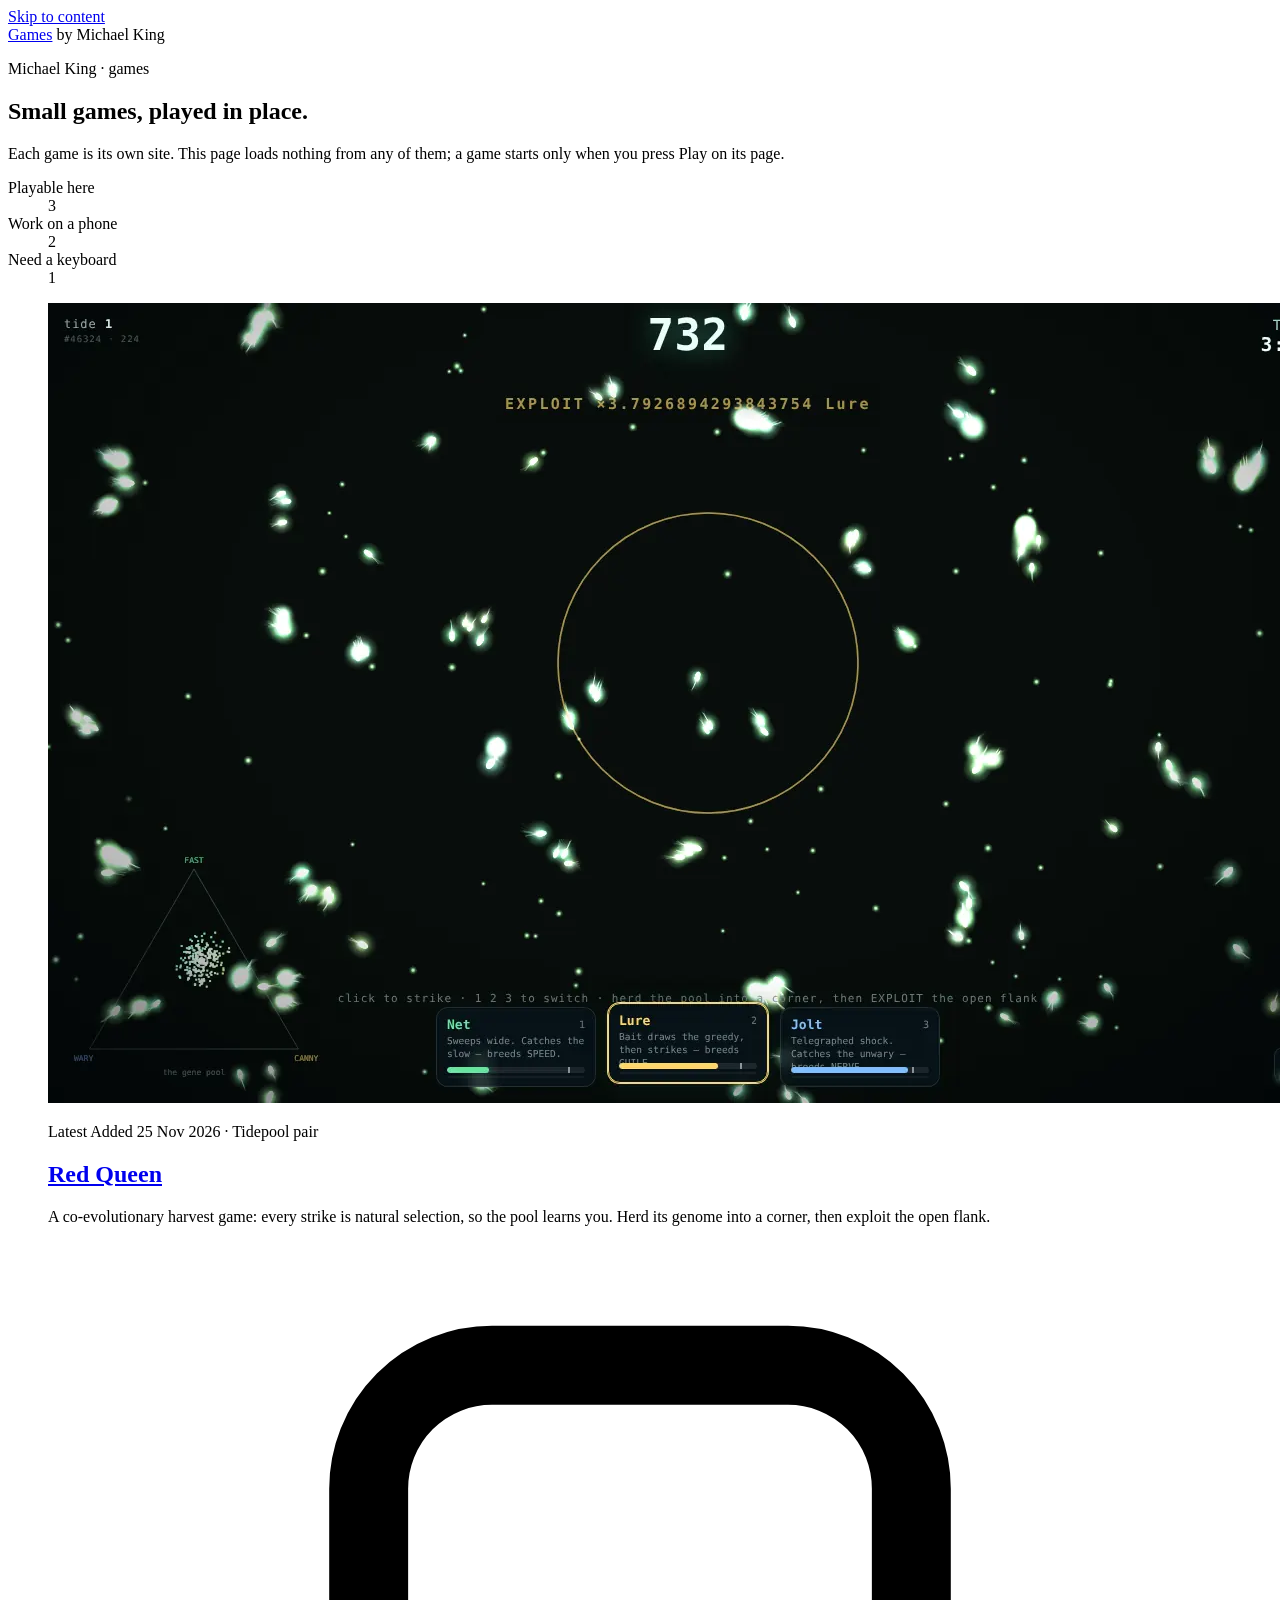
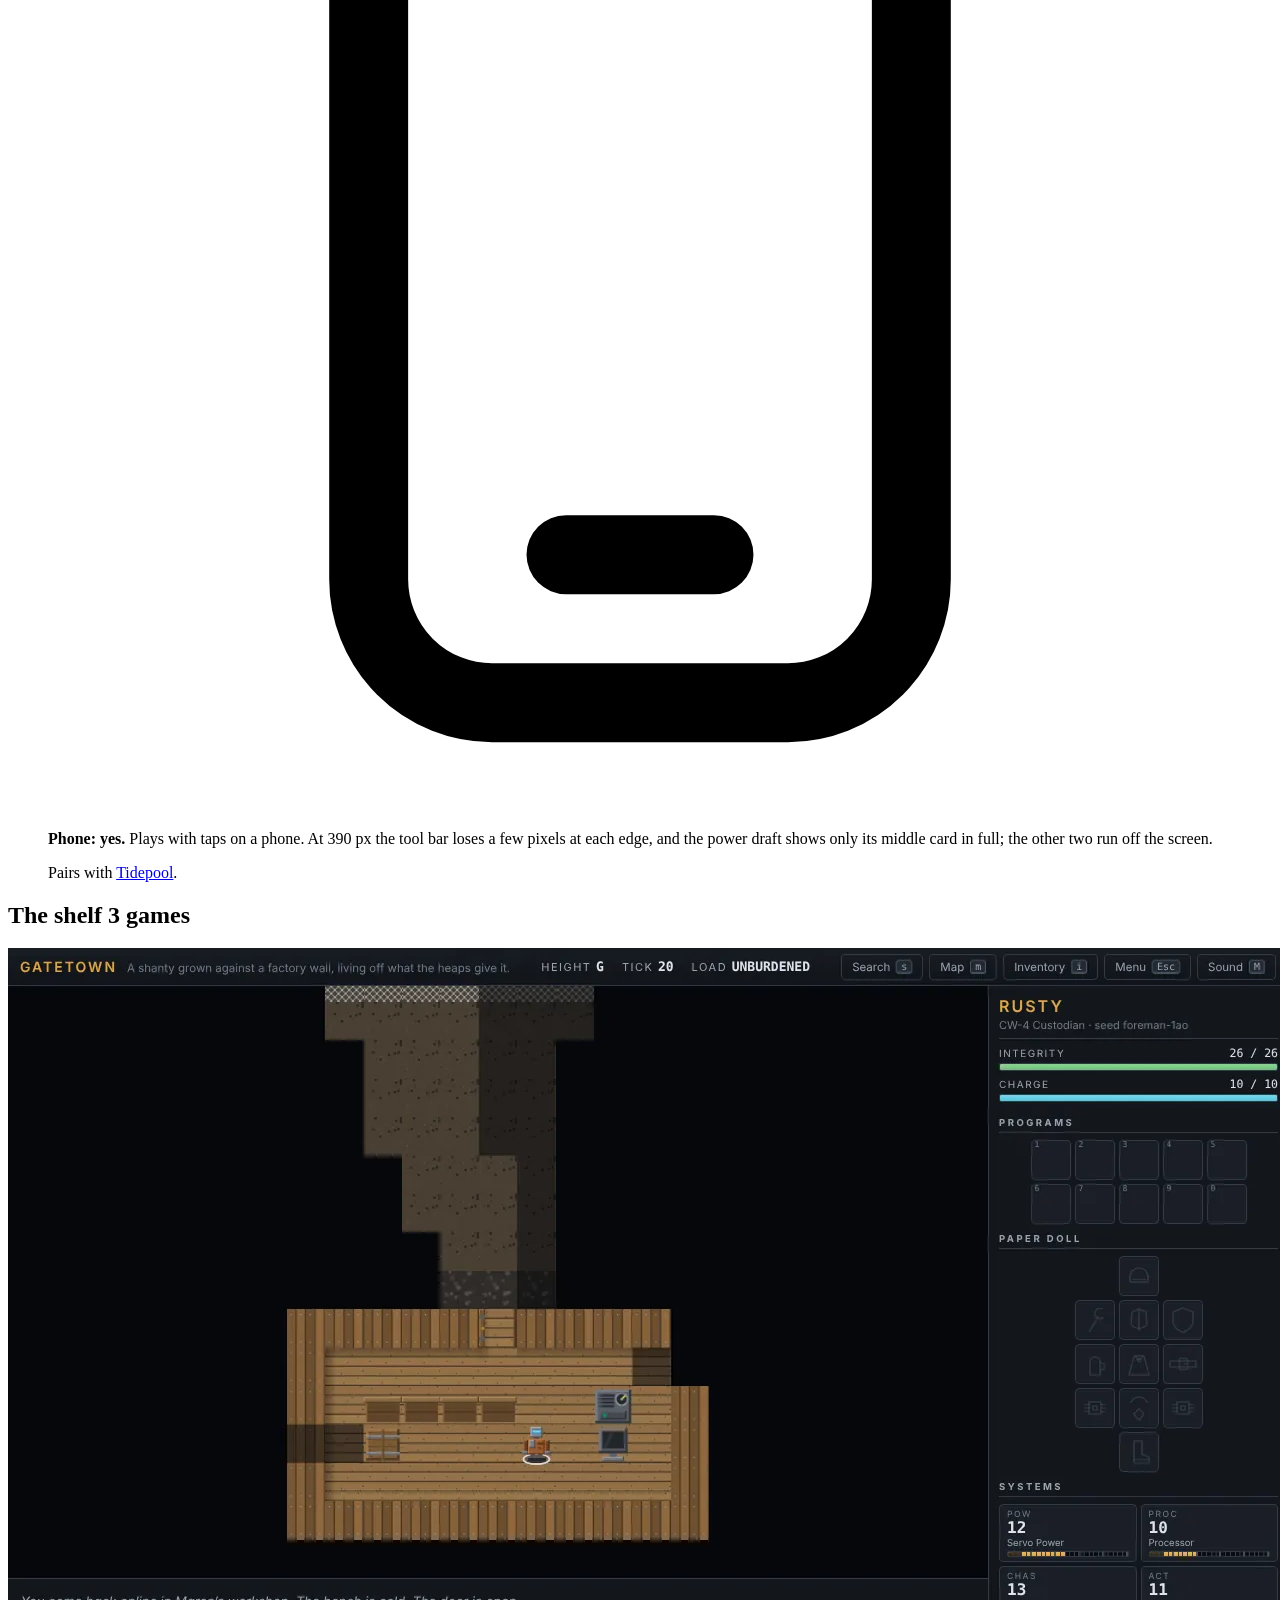
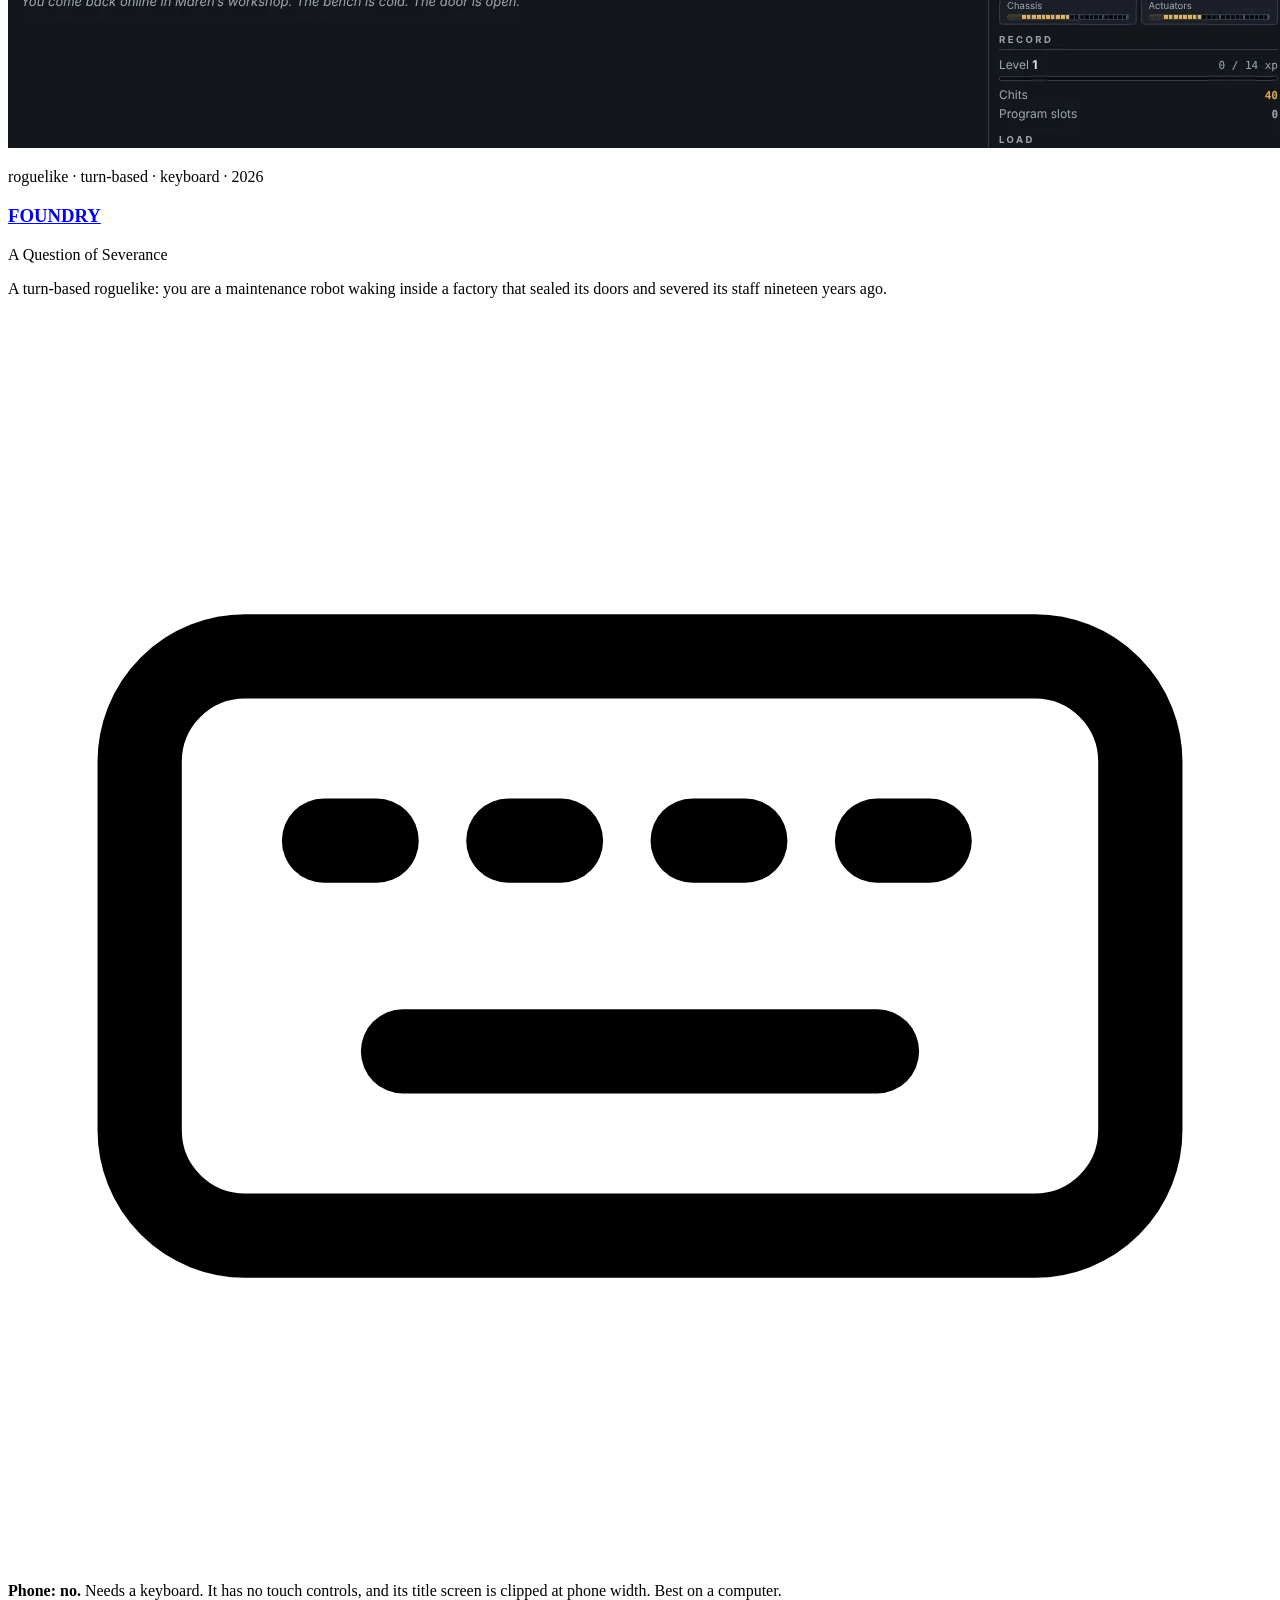
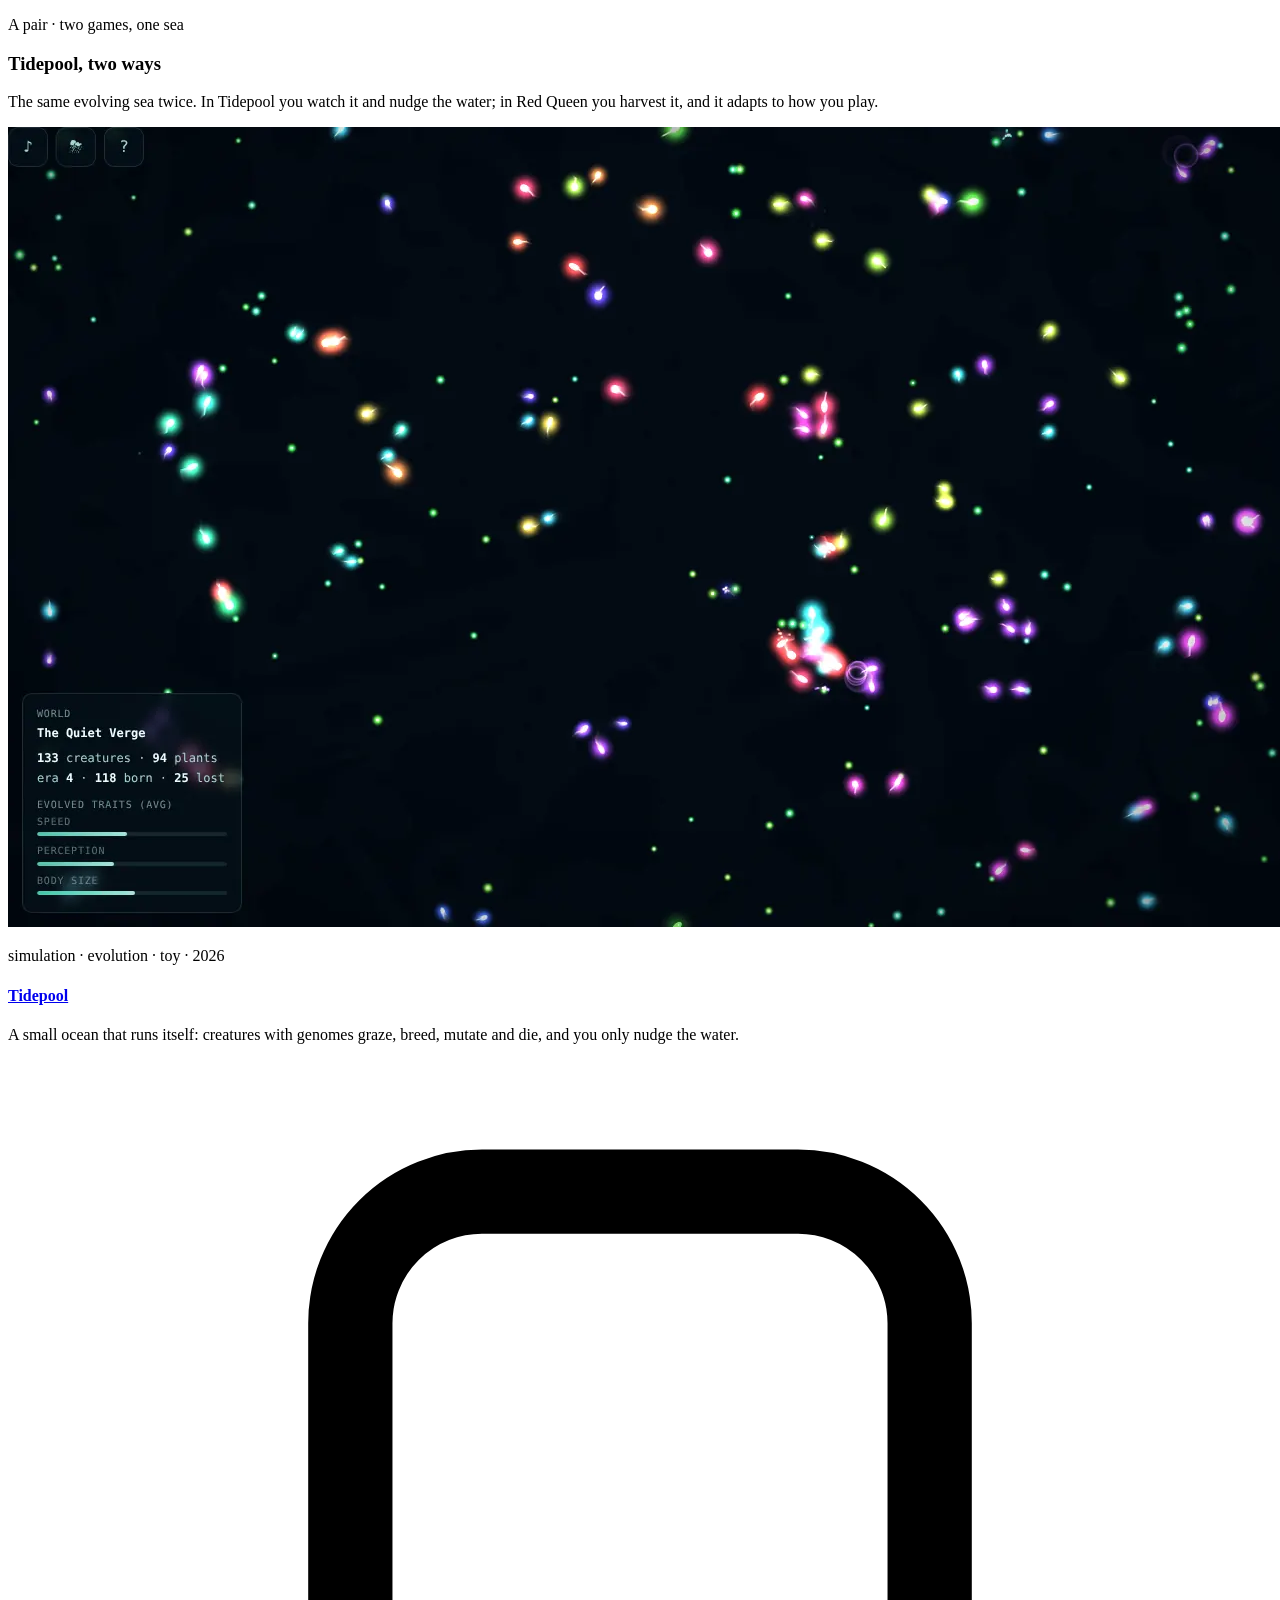
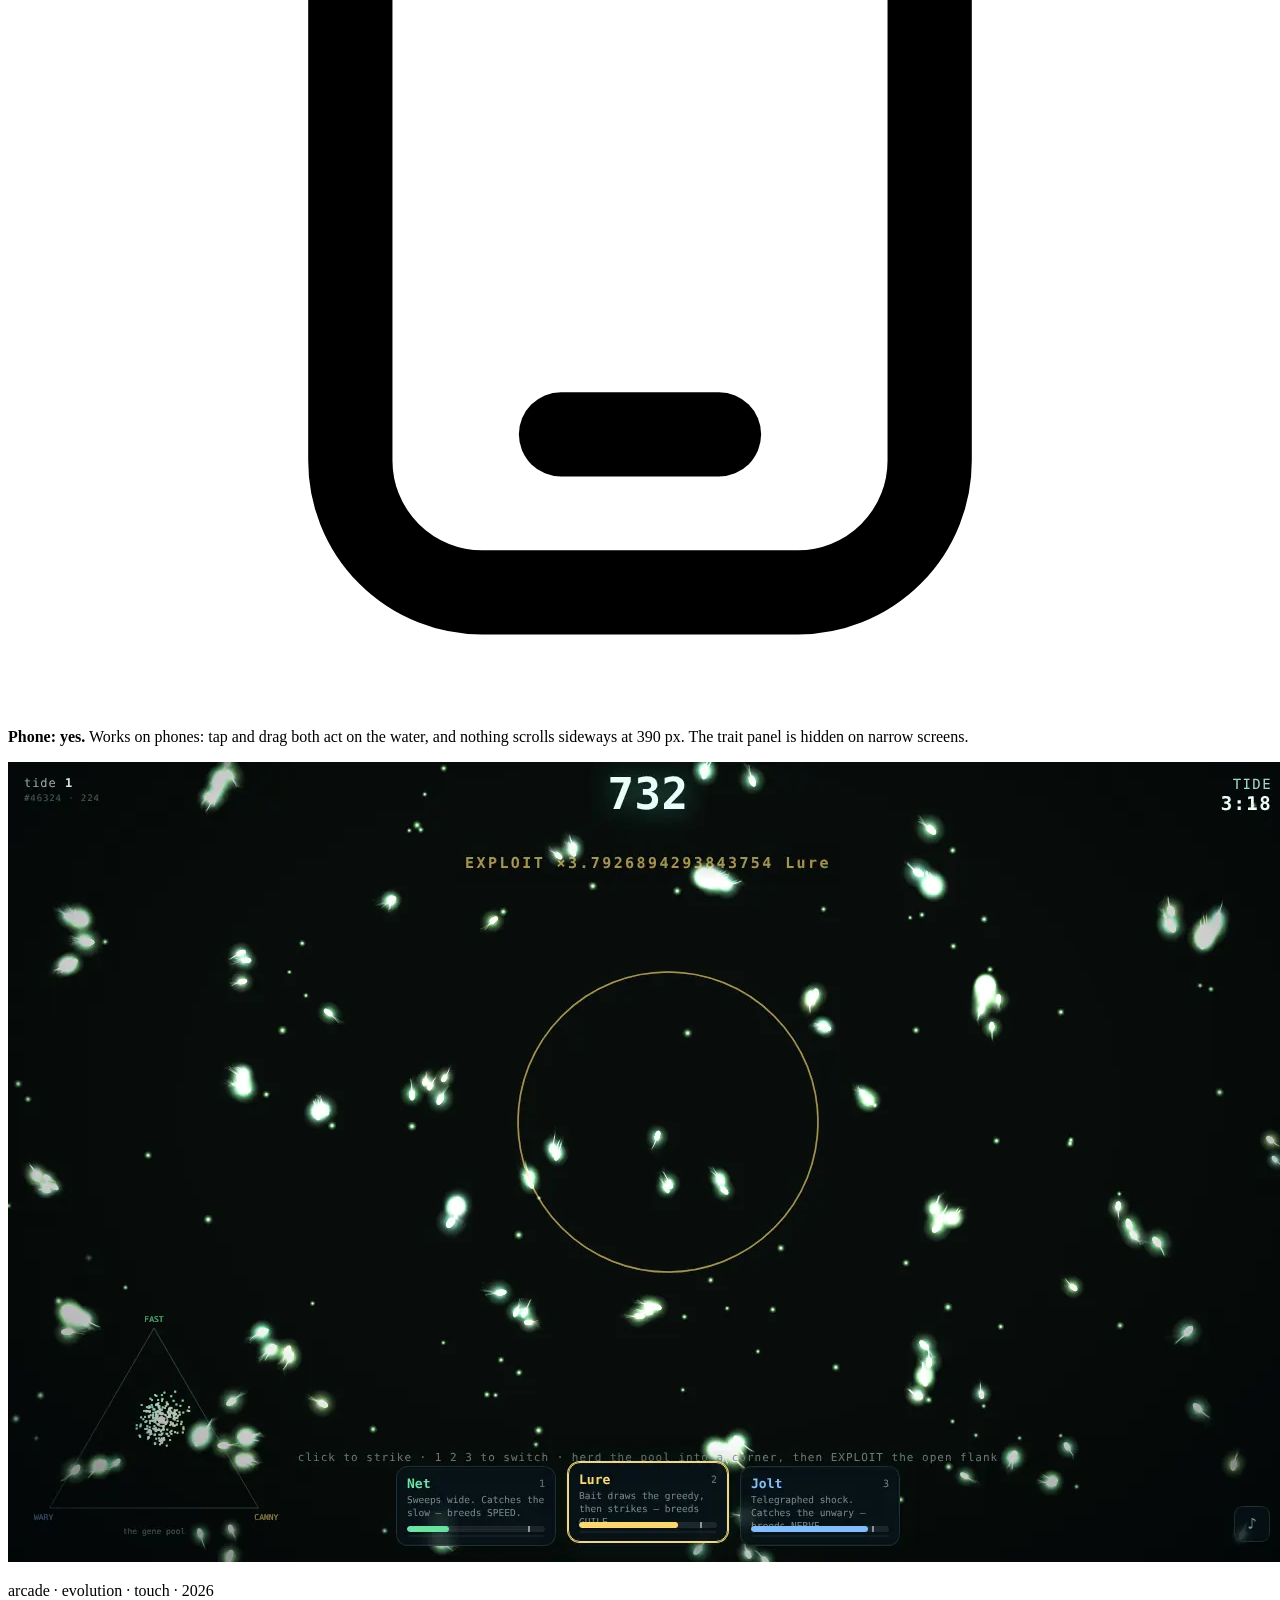
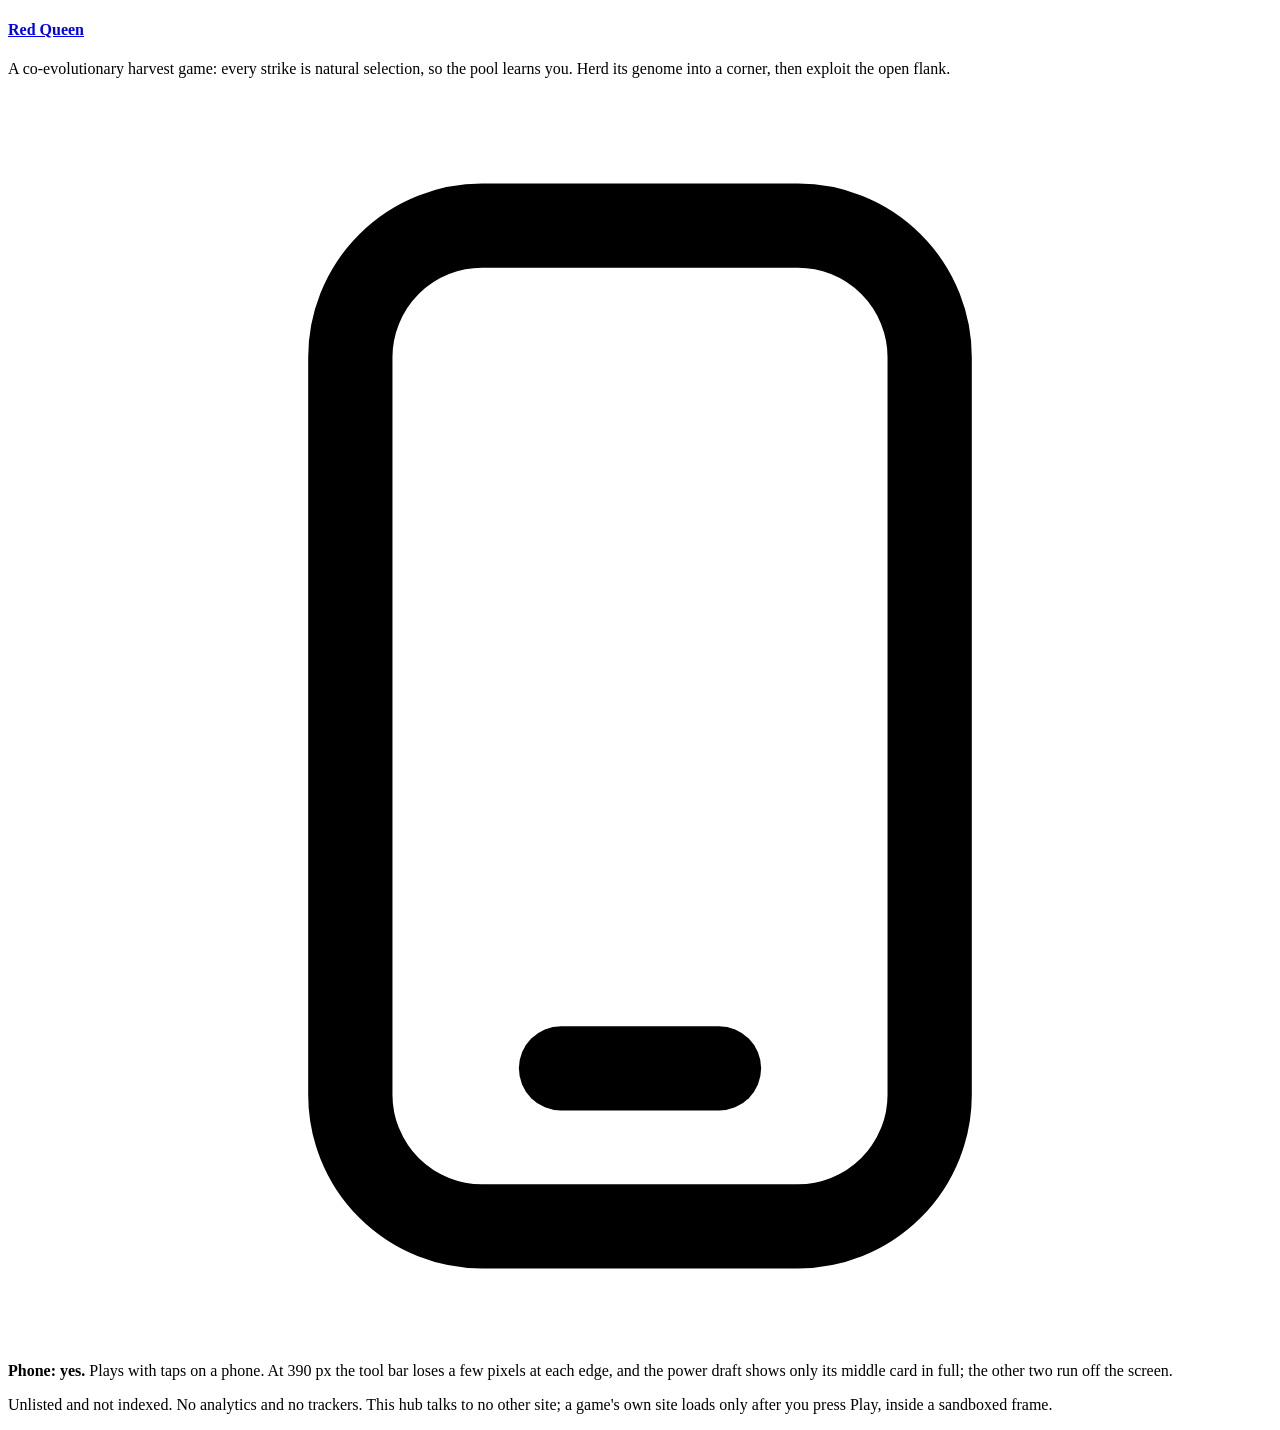
==== public/index.html @ db38a4b6 "Games hub: manifest-driven static site for games.michaelking.systems Three published games (FOUNDRY," ====
<!doctype html>
<html lang="en">
<head>
<meta charset="utf-8">
<meta name="viewport" content="width=device-width, initial-scale=1">
<meta name="robots" content="noindex, nofollow">
<meta name="referrer" content="no-referrer">
<meta name="color-scheme" content="light dark">
<title>Games · Michael King</title>
<meta name="description" content="Small games by Michael King, played in place.">
<link rel="icon" href="/icon.svg" type="image/svg+xml">
<link rel="preload" href="/fonts/big-shoulders-display-800.woff2" as="font" type="font/woff2" crossorigin>
<link rel="preload" href="/fonts/atkinson-hyperlegible-next-var.woff2" as="font" type="font/woff2" crossorigin>
<link rel="stylesheet" href="/style.css">
</head>
<body class="p-home">
<a class="skip" href="#main">Skip to content</a>
<header class="mast">
  <a class="brand" href="/" aria-current="page"><span class="brand-led" aria-hidden="true"></span><span class="brand-word">Games</span></a>
  <span class="mast-by">by Michael King</span>
  
</header>
<main id="main" class="home">
<section class="hero" aria-labelledby="hero-h">
  <div class="hero-copy">
    <p class="kicker">Michael King · games</p>
    <h1 class="hero-title" id="hero-h">Small games, played in place.</h1>
    <p class="hero-dek">Each game is its own site. This page loads nothing from any of them; a game starts only when you press Play on its page.</p>
    <dl class="tally">
      <div><dt>Playable here</dt><dd>3</dd></div>
      <div><dt>Work on a phone</dt><dd>2</dd></div>
      <div><dt>Need a keyboard</dt><dd>1</dd></div>
    </dl>
  </div>
  <figure class="feature g-red-queen">
    <a class="feature-set" href="/red-queen/" aria-label="Red Queen"><div class="bezel"><div class="screen"><img class="" src="/shots/red-queen.webp" width="1280" height="800" alt="Red Queen in play: a pale sea of creatures around the Lure's gold strike ring, score 732 at the top, the gene-pool triangle at bottom left and the Net, Lure and Jolt cards along the bottom." fetchpriority="high" decoding="async"></div><span class="led" aria-hidden="true"></span></div></a>
    <figcaption class="feature-cap">
      <p class="feature-kicker"><span class="tag-latest">Latest</span> Added 25 Nov 2026 · Tidepool pair</p>
      <h2 class="feature-title"><a href="/red-queen/">Red Queen</a></h2>
      <p class="feature-line">A co-evolutionary harvest game: every strike is natural selection, so the pool learns you. Herd its genome into a corner, then exploit the open flank.</p>
      <p class="phone phone-yes"><svg class="ico" viewBox="0 0 24 24" aria-hidden="true" focusable="false"><rect x="6.5" y="2.5" width="11" height="19" rx="2.5" fill="none" stroke="currentColor" stroke-width="1.6"/><path d="M10.5 18.5h3" stroke="currentColor" stroke-width="1.6" stroke-linecap="round"/></svg><span><b>Phone: yes.</b> Plays with taps on a phone. At 390 px the tool bar loses a few pixels at each edge, and the power draft shows only its middle card in full; the other two run off the screen.</span></p>
      <p class="feature-kin">Pairs with <a href="/tidepool/">Tidepool</a>.</p>
    </figcaption>
  </figure>
</section>
<section class="shelf" aria-labelledby="shelf-h">
  <h2 class="sec-h" id="shelf-h">The shelf <span class="sec-count">3 games</span></h2>
<article class="cart g-foundry-severance cart-wide">
  <div class="bezel"><div class="screen"><img class="" src="/shots/foundry-severance.webp" width="1280" height="800" alt="FOUNDRY in play: a robot standing in a wooden workshop in Gatetown, with integrity, charge and systems panels on the right." loading="lazy" decoding="async"></div><span class="led" aria-hidden="true"></span></div>
  <div class="plate">
    <p class="cart-meta">roguelike · turn-based · keyboard · 2026</p>
    <h3 class="cart-title"><a href="/foundry-severance/">FOUNDRY</a></h3>
    <p class="cart-sub">A Question of Severance</p>
    <p class="cart-line">A turn-based roguelike: you are a maintenance robot waking inside a factory that sealed its doors and severed its staff nineteen years ago.</p>
    <p class="phone phone-no"><svg class="ico" viewBox="0 0 24 24" aria-hidden="true" focusable="false"><rect x="2.5" y="6.5" width="19" height="11" rx="2" fill="none" stroke="currentColor" stroke-width="1.6"/><path d="M6 10h1M9.5 10h1M13 10h1M16.5 10h1M7.5 14h9" stroke="currentColor" stroke-width="1.6" stroke-linecap="round"/></svg><span><b>Phone: no.</b> Needs a keyboard. It has no touch controls, and its title screen is clipped at phone width. Best on a computer.</span></p>
  </div>
</article>
<section class="family" aria-labelledby="fam-tidepool">
  <header class="family-head">
    <p class="family-kicker">A pair · two games, one sea</p>
    <h3 class="family-title" id="fam-tidepool">Tidepool, two ways</h3>
    <p class="family-line">The same evolving sea twice. In Tidepool you watch it and nudge the water; in Red Queen you harvest it, and it adapts to how you play.</p>
  </header>
  <div class="pair">
<article class="cart g-tidepool">
  <div class="bezel"><div class="screen"><img class="" src="/shots/tidepool.webp" width="1280" height="800" alt="Tidepool running: glowing creatures in many colours drifting among green plants on a dark sea, with the stats panel for The Quiet Basin at bottom left." loading="lazy" decoding="async"></div><span class="led" aria-hidden="true"></span></div>
  <div class="plate">
    <p class="cart-meta">simulation · evolution · toy · 2026</p>
    <h4 class="cart-title"><a href="/tidepool/">Tidepool</a></h4>
    
    <p class="cart-line">A small ocean that runs itself: creatures with genomes graze, breed, mutate and die, and you only nudge the water.</p>
    <p class="phone phone-yes"><svg class="ico" viewBox="0 0 24 24" aria-hidden="true" focusable="false"><rect x="6.5" y="2.5" width="11" height="19" rx="2.5" fill="none" stroke="currentColor" stroke-width="1.6"/><path d="M10.5 18.5h3" stroke="currentColor" stroke-width="1.6" stroke-linecap="round"/></svg><span><b>Phone: yes.</b> Works on phones: tap and drag both act on the water, and nothing scrolls sideways at 390 px. The trait panel is hidden on narrow screens.</span></p>
  </div>
</article>
<article class="cart g-red-queen">
  <div class="bezel"><div class="screen"><img class="" src="/shots/red-queen.webp" width="1280" height="800" alt="Red Queen in play: a pale sea of creatures around the Lure's gold strike ring, score 732 at the top, the gene-pool triangle at bottom left and the Net, Lure and Jolt cards along the bottom." loading="lazy" decoding="async"></div><span class="led" aria-hidden="true"></span></div>
  <div class="plate">
    <p class="cart-meta">arcade · evolution · touch · 2026</p>
    <h4 class="cart-title"><a href="/red-queen/">Red Queen</a></h4>
    
    <p class="cart-line">A co-evolutionary harvest game: every strike is natural selection, so the pool learns you. Herd its genome into a corner, then exploit the open flank.</p>
    <p class="phone phone-yes"><svg class="ico" viewBox="0 0 24 24" aria-hidden="true" focusable="false"><rect x="6.5" y="2.5" width="11" height="19" rx="2.5" fill="none" stroke="currentColor" stroke-width="1.6"/><path d="M10.5 18.5h3" stroke="currentColor" stroke-width="1.6" stroke-linecap="round"/></svg><span><b>Phone: yes.</b> Plays with taps on a phone. At 390 px the tool bar loses a few pixels at each edge, and the power draft shows only its middle card in full; the other two run off the screen.</span></p>
  </div>
</article>
  </div>
</section>
</section>
</main>
<footer class="foot">
  <p>Unlisted and not indexed. No analytics and no trackers. This hub talks to no other site; a game's own site loads only after you press Play, inside a sandboxed frame.</p>
</footer>
</body>
</html>
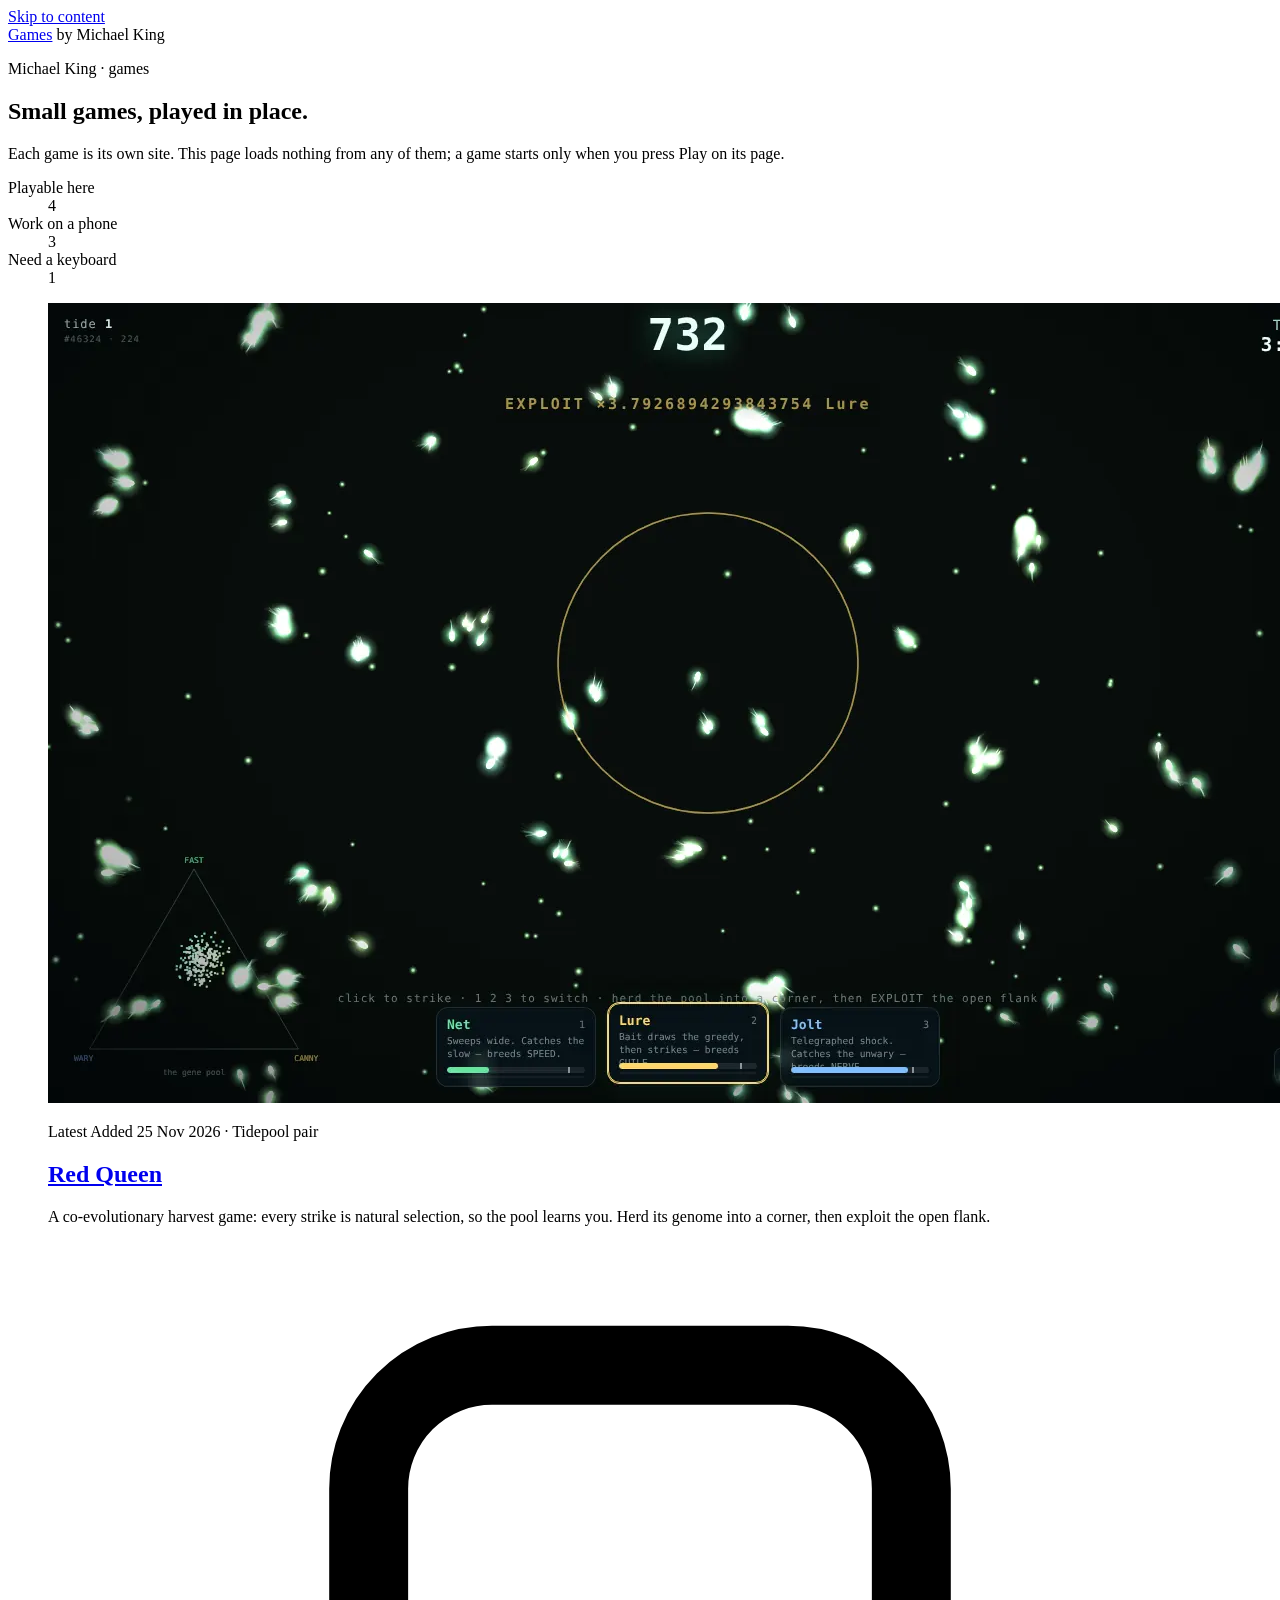
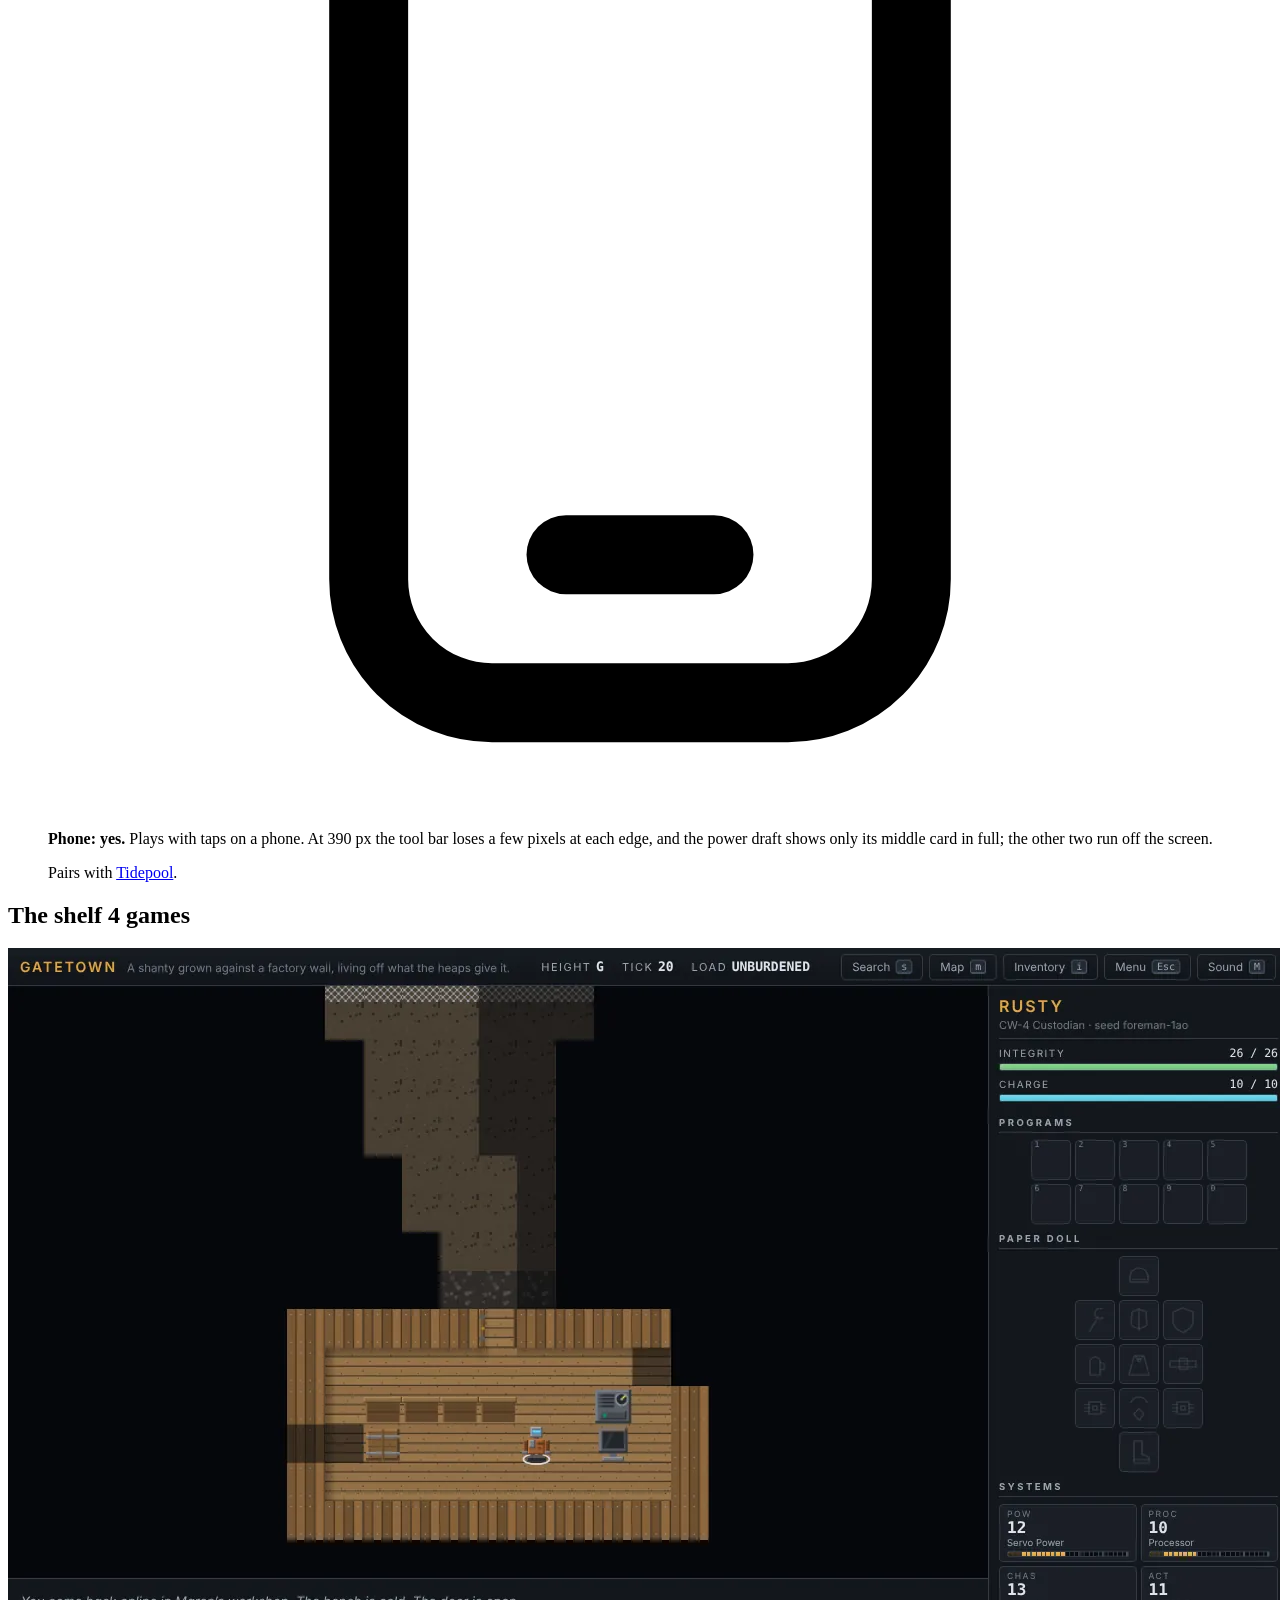
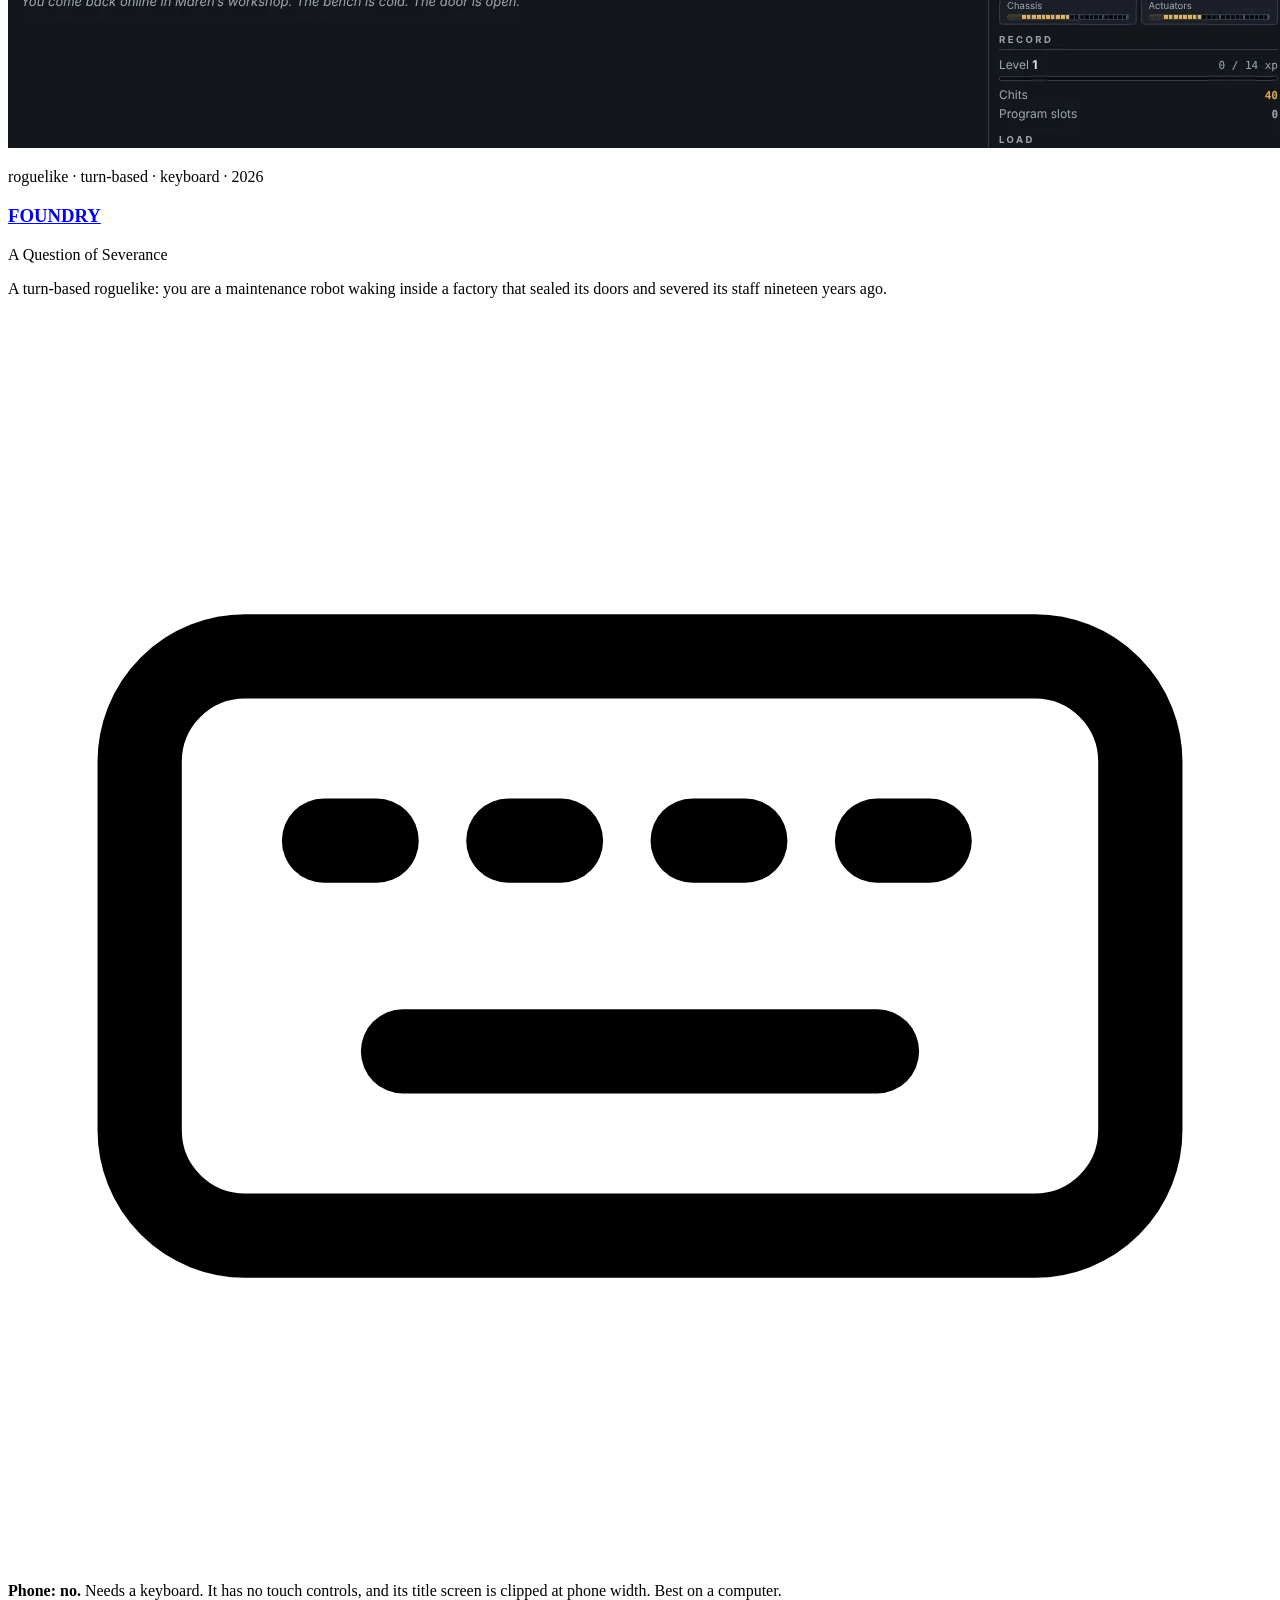
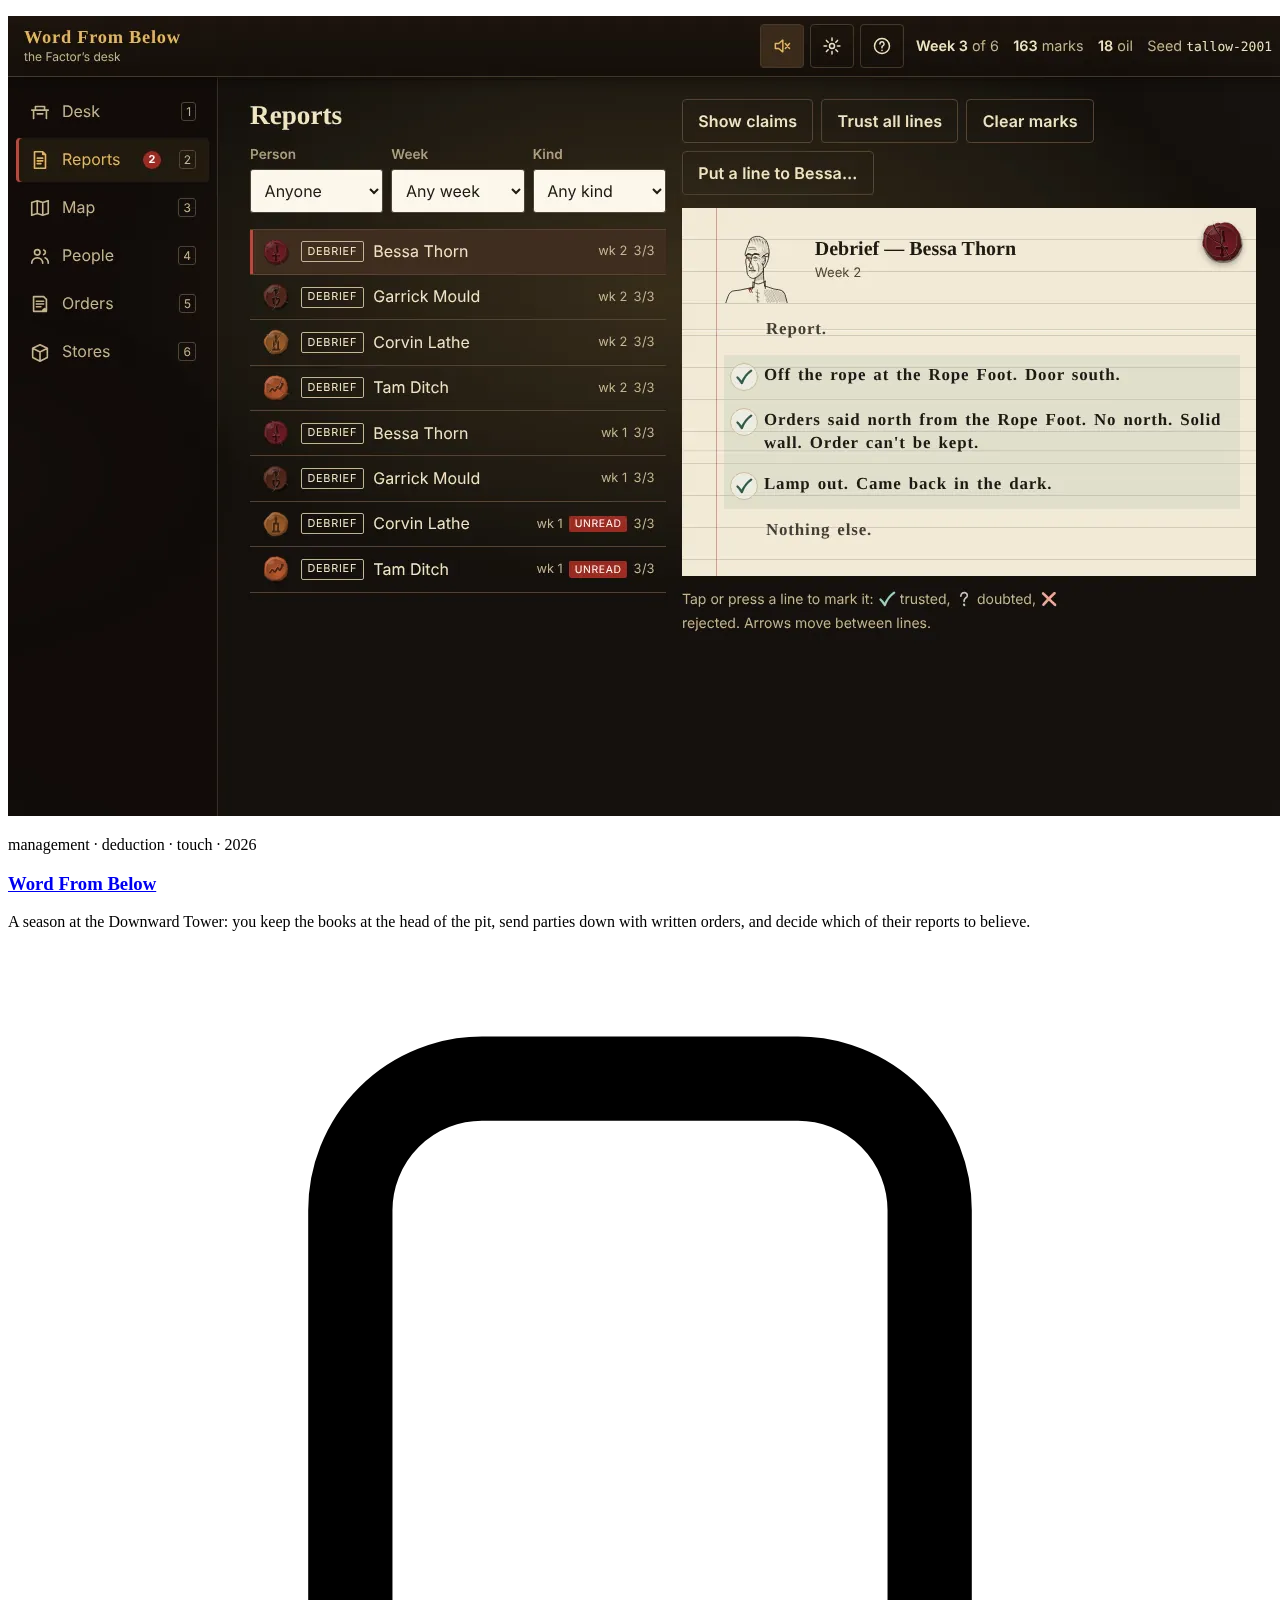
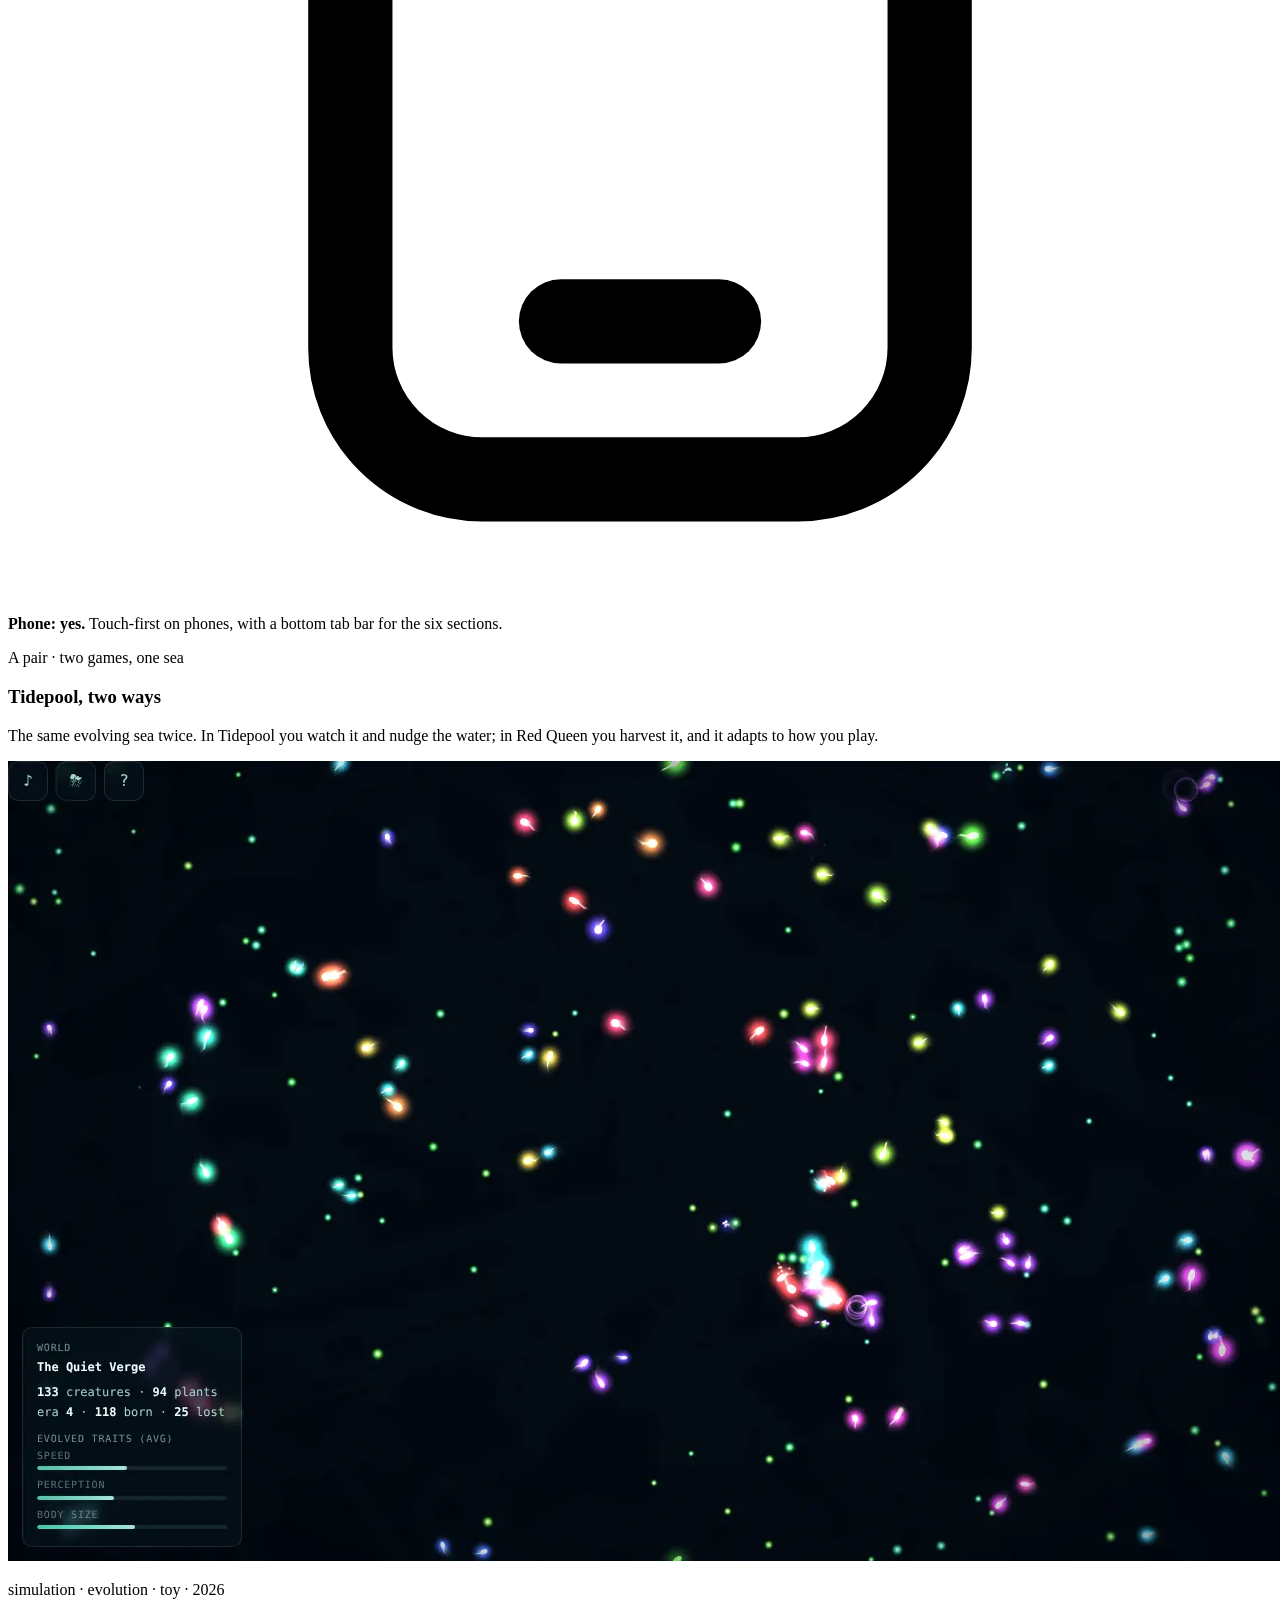
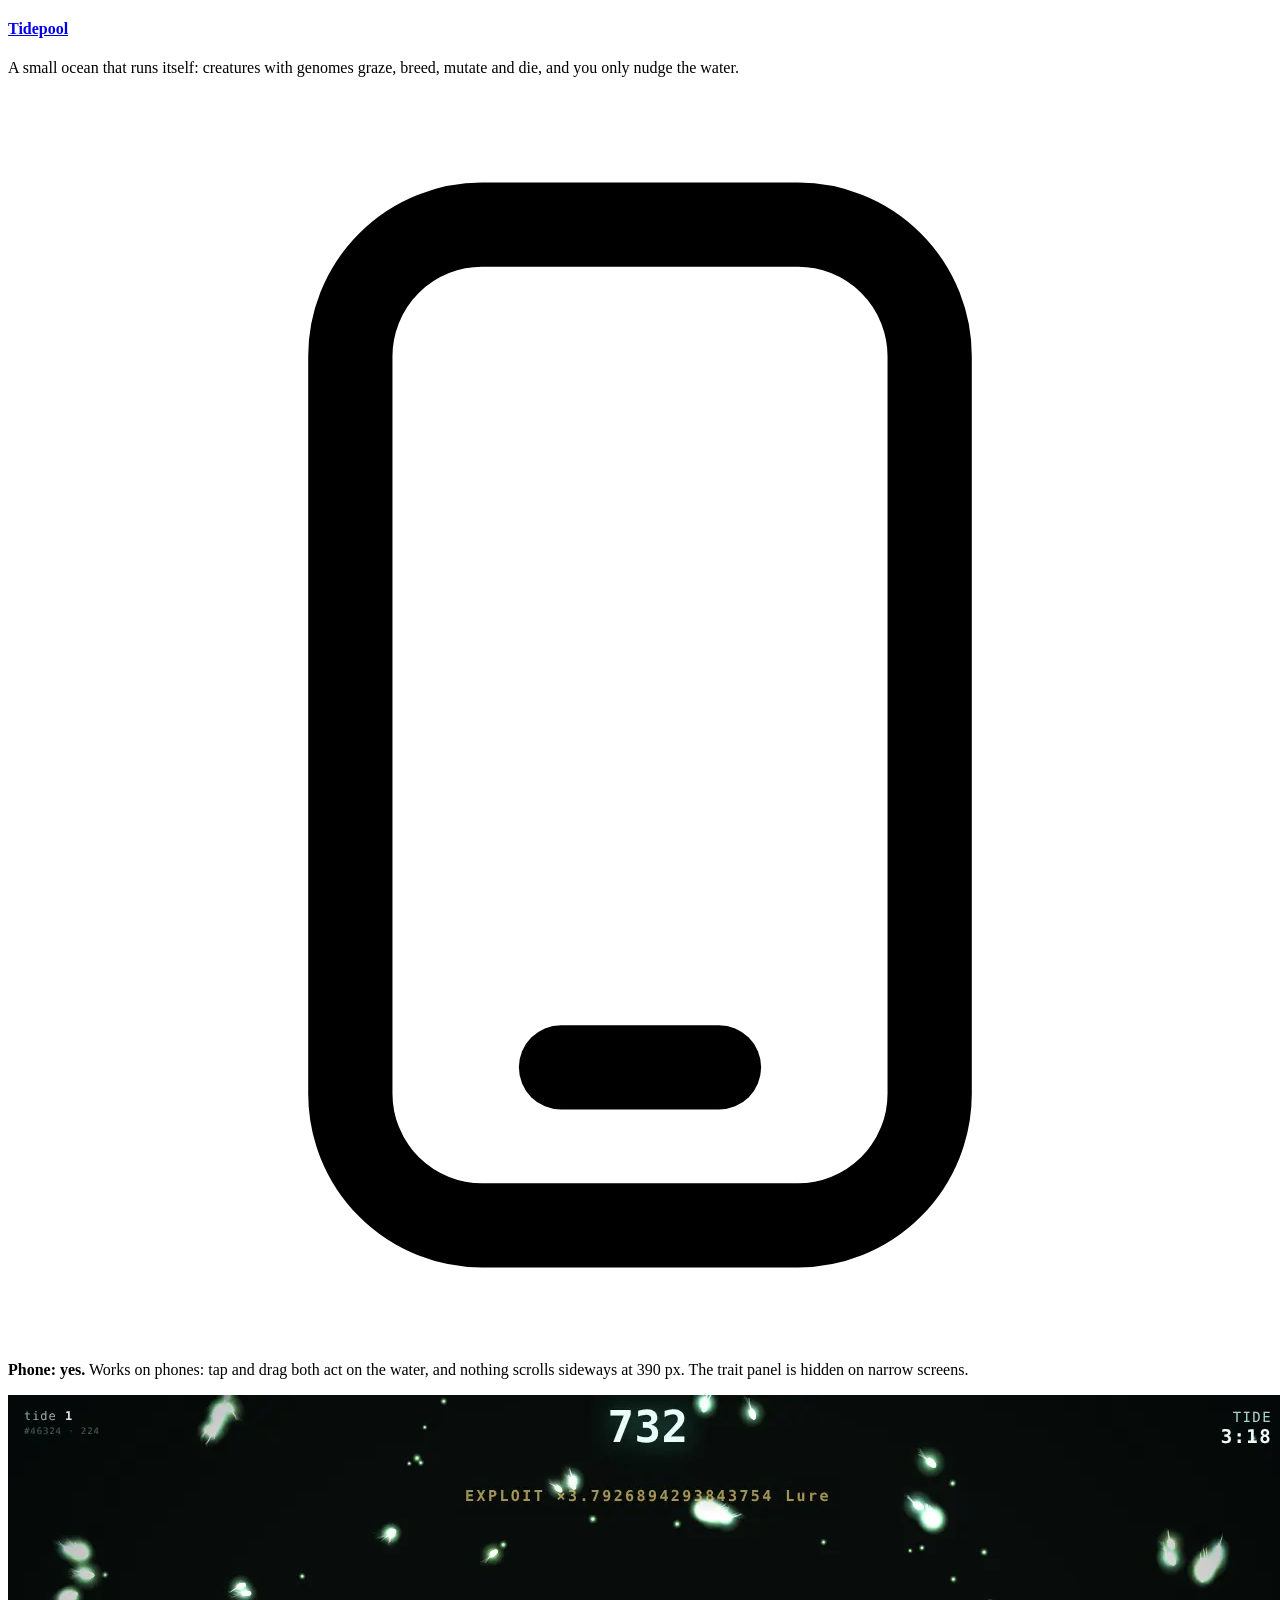
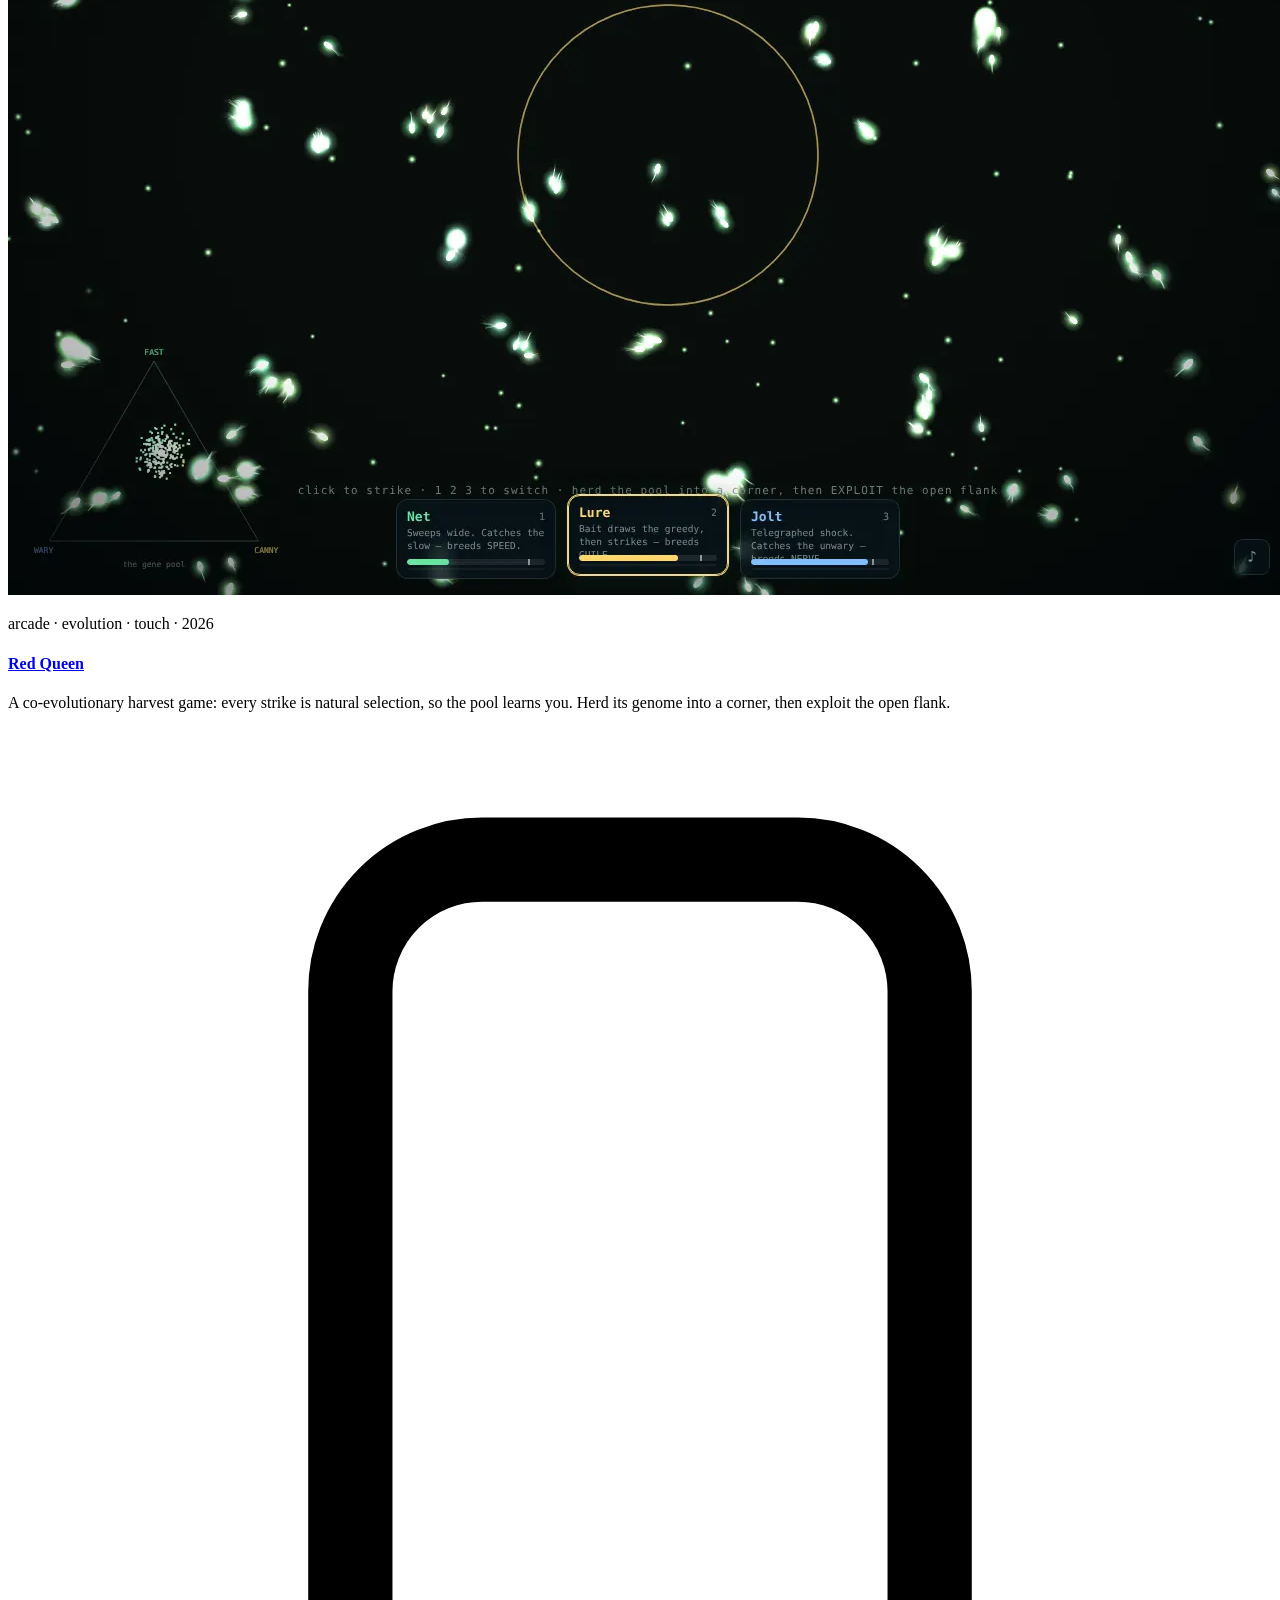
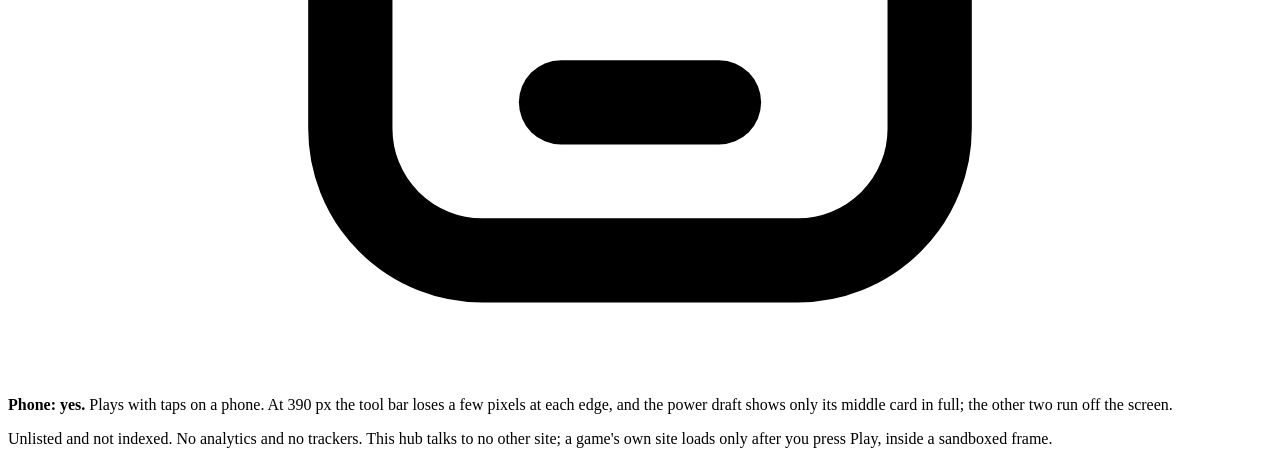
==== commit ae710b92: "Publish Word From Below in the hub (deployed at word-from-below.vercel.app; framing from games.micha" ====
--- a/public/index.html
+++ b/public/index.html
@@ -27,8 +27,8 @@
     <h1 class="hero-title" id="hero-h">Small games, played in place.</h1>
     <p class="hero-dek">Each game is its own site. This page loads nothing from any of them; a game starts only when you press Play on its page.</p>
     <dl class="tally">
-      <div><dt>Playable here</dt><dd>3</dd></div>
-      <div><dt>Work on a phone</dt><dd>2</dd></div>
+      <div><dt>Playable here</dt><dd>4</dd></div>
+      <div><dt>Work on a phone</dt><dd>3</dd></div>
       <div><dt>Need a keyboard</dt><dd>1</dd></div>
     </dl>
   </div>
@@ -44,7 +44,7 @@
   </figure>
 </section>
 <section class="shelf" aria-labelledby="shelf-h">
-  <h2 class="sec-h" id="shelf-h">The shelf <span class="sec-count">3 games</span></h2>
+  <h2 class="sec-h" id="shelf-h">The shelf <span class="sec-count">4 games</span></h2>
 <article class="cart g-foundry-severance cart-wide">
   <div class="bezel"><div class="screen"><img class="" src="/shots/foundry-severance.webp" width="1280" height="800" alt="FOUNDRY in play: a robot standing in a wooden workshop in Gatetown, with integrity, charge and systems panels on the right." loading="lazy" decoding="async"></div><span class="led" aria-hidden="true"></span></div>
   <div class="plate">
@@ -53,6 +53,16 @@
     <p class="cart-sub">A Question of Severance</p>
     <p class="cart-line">A turn-based roguelike: you are a maintenance robot waking inside a factory that sealed its doors and severed its staff nineteen years ago.</p>
     <p class="phone phone-no"><svg class="ico" viewBox="0 0 24 24" aria-hidden="true" focusable="false"><rect x="2.5" y="6.5" width="19" height="11" rx="2" fill="none" stroke="currentColor" stroke-width="1.6"/><path d="M6 10h1M9.5 10h1M13 10h1M16.5 10h1M7.5 14h9" stroke="currentColor" stroke-width="1.6" stroke-linecap="round"/></svg><span><b>Phone: no.</b> Needs a keyboard. It has no touch controls, and its title screen is clipped at phone width. Best on a computer.</span></p>
+  </div>
+</article>
+<article class="cart g-word-from-below cart-wide">
+  <div class="bezel"><div class="screen"><img class="" src="/shots/word-from-below.webp" width="1280" height="800" alt="Word From Below in play: the Reports section open on a week 2 debrief from Bessa Thorn, each line marked trusted, beside the section rail." loading="lazy" decoding="async"></div><span class="led" aria-hidden="true"></span></div>
+  <div class="plate">
+    <p class="cart-meta">management · deduction · touch · 2026</p>
+    <h3 class="cart-title"><a href="/word-from-below/">Word From Below</a></h3>
+    
+    <p class="cart-line">A season at the Downward Tower: you keep the books at the head of the pit, send parties down with written orders, and decide which of their reports to believe.</p>
+    <p class="phone phone-yes"><svg class="ico" viewBox="0 0 24 24" aria-hidden="true" focusable="false"><rect x="6.5" y="2.5" width="11" height="19" rx="2.5" fill="none" stroke="currentColor" stroke-width="1.6"/><path d="M10.5 18.5h3" stroke="currentColor" stroke-width="1.6" stroke-linecap="round"/></svg><span><b>Phone: yes.</b> Touch-first on phones, with a bottom tab bar for the six sections.</span></p>
   </div>
 </article>
 <section class="family" aria-labelledby="fam-tidepool">
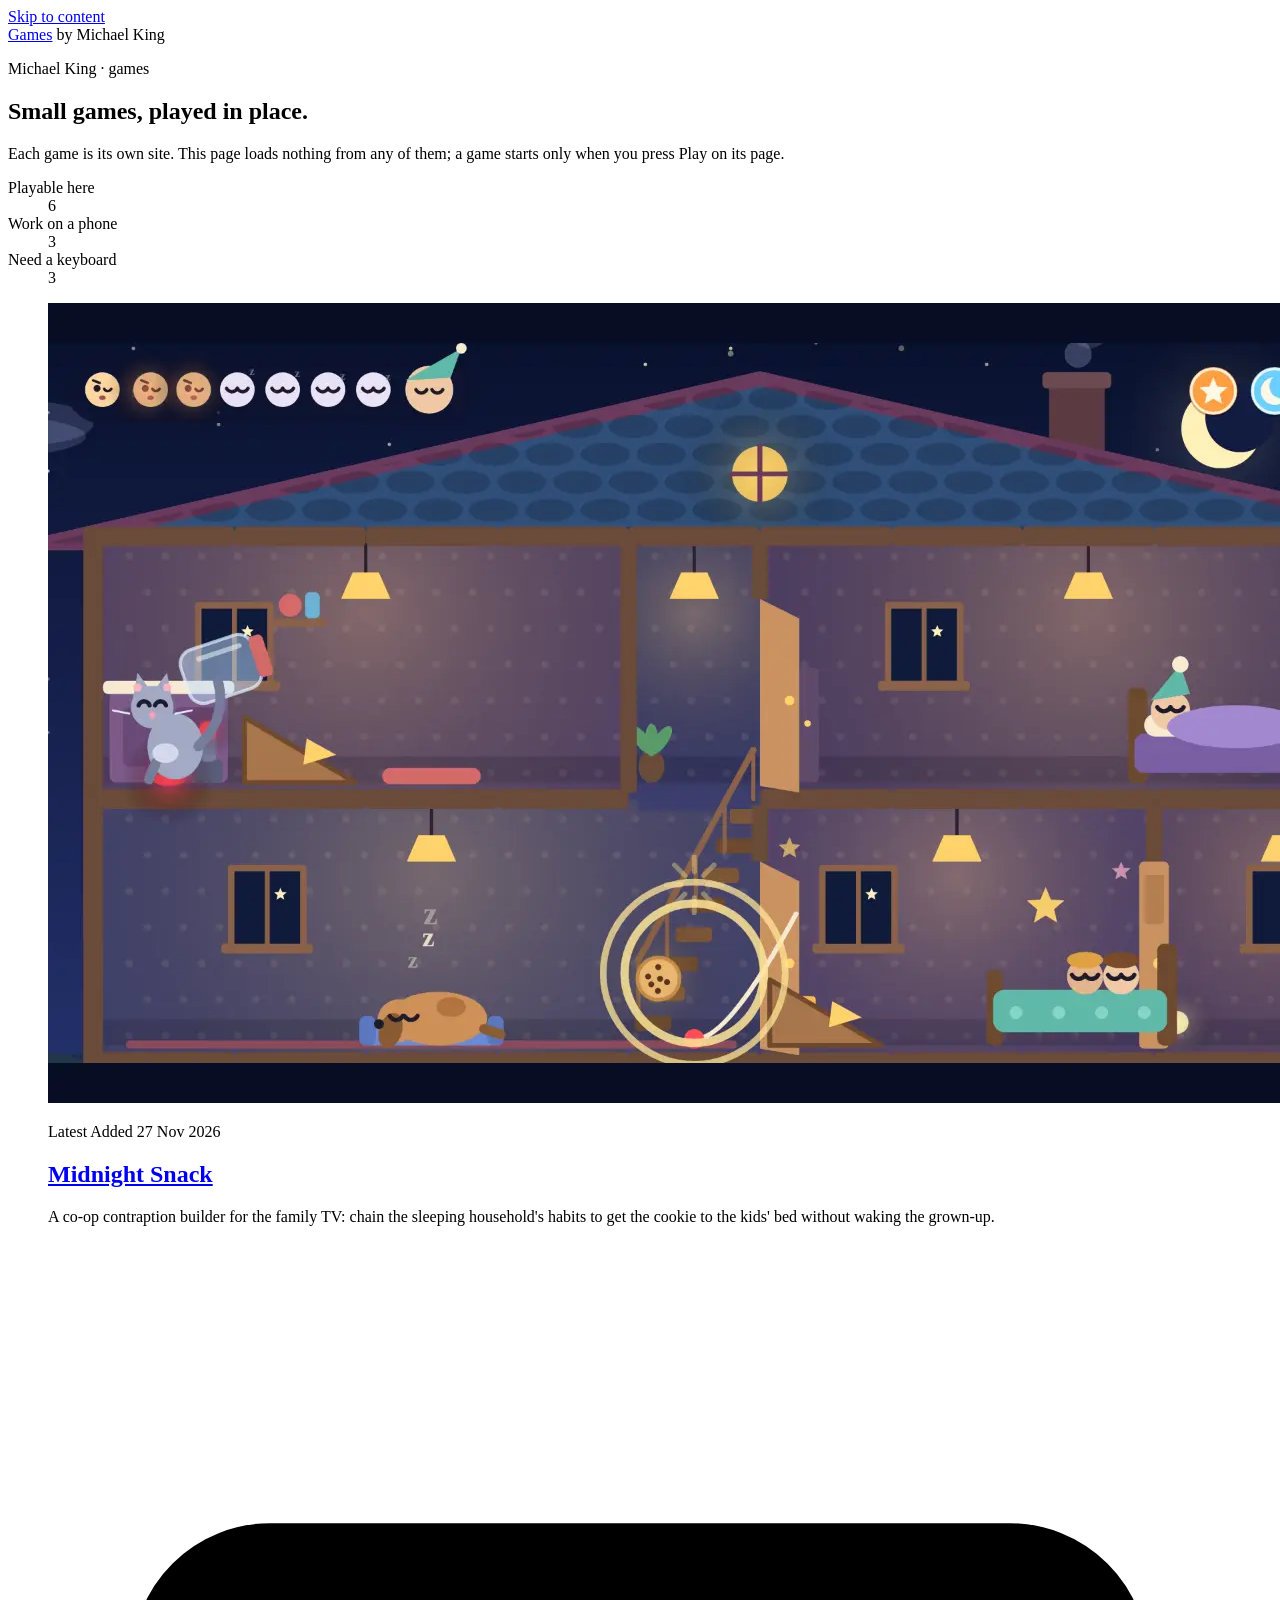
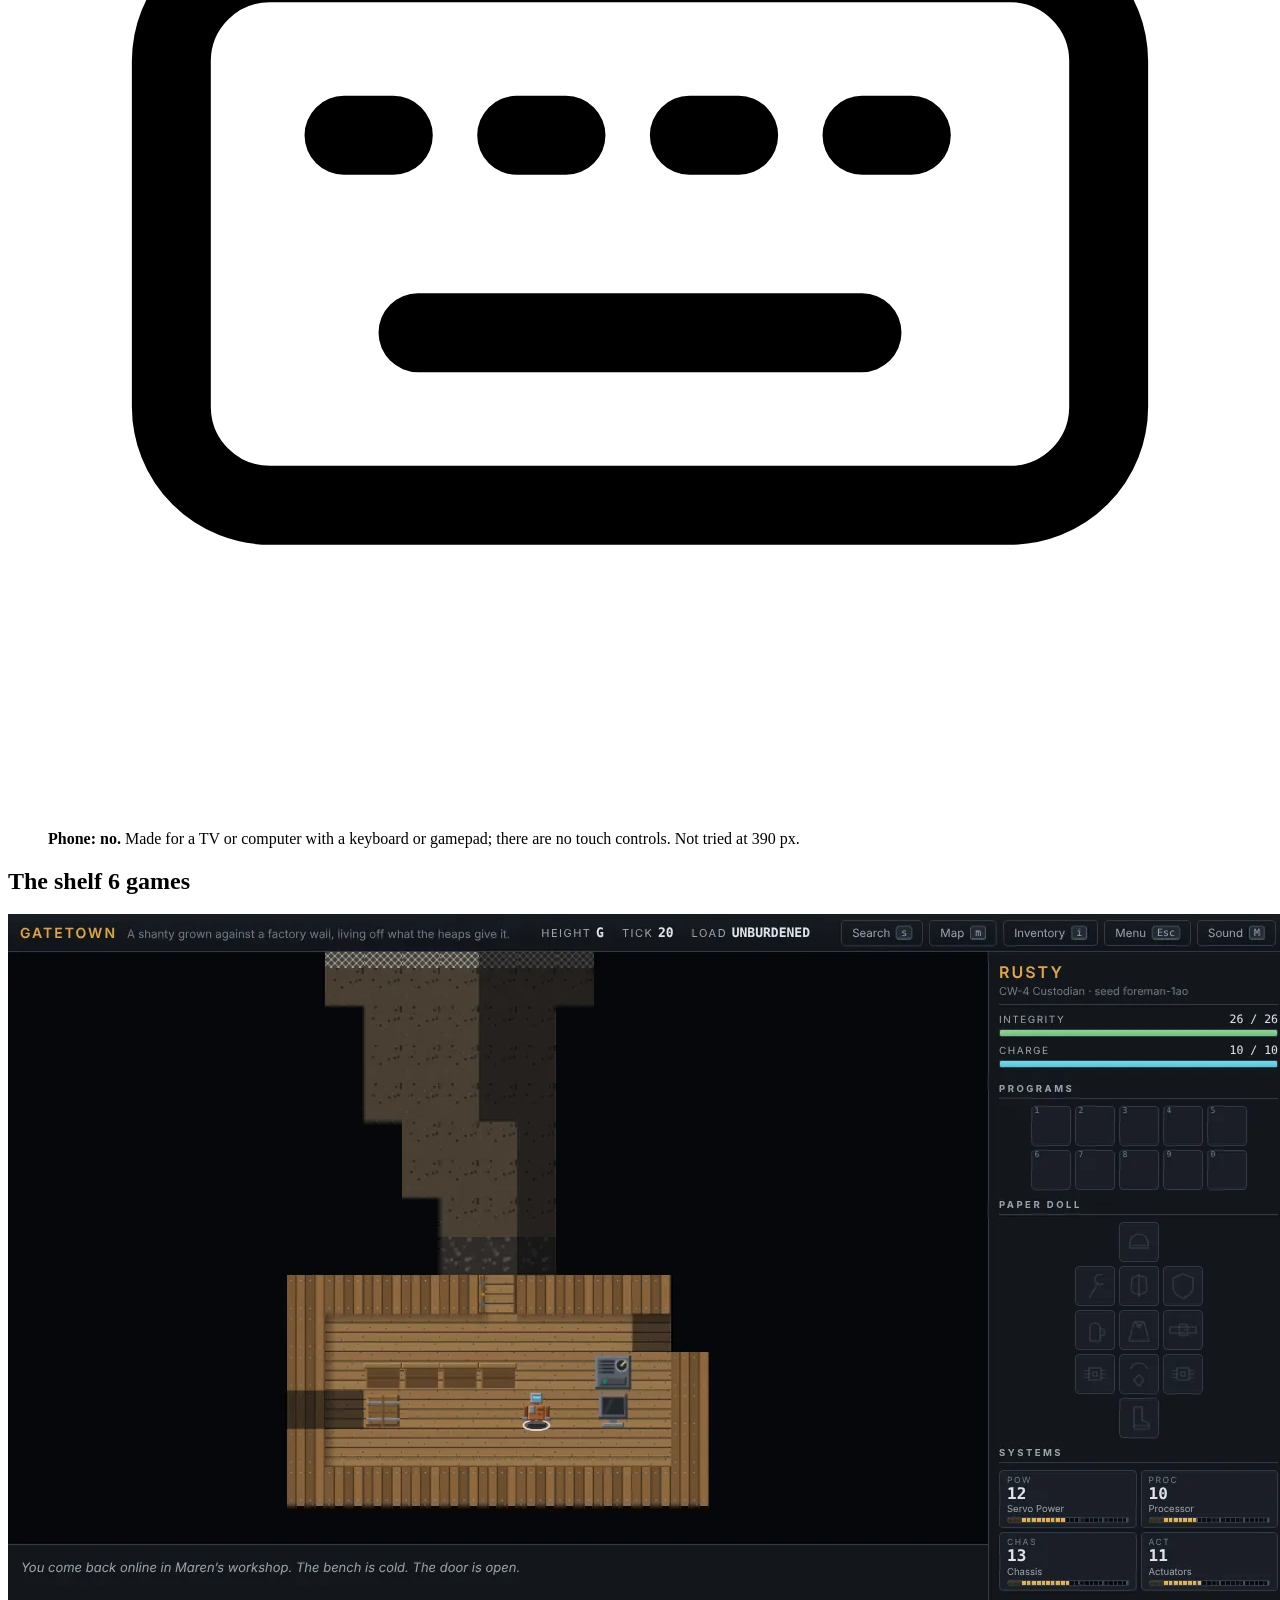
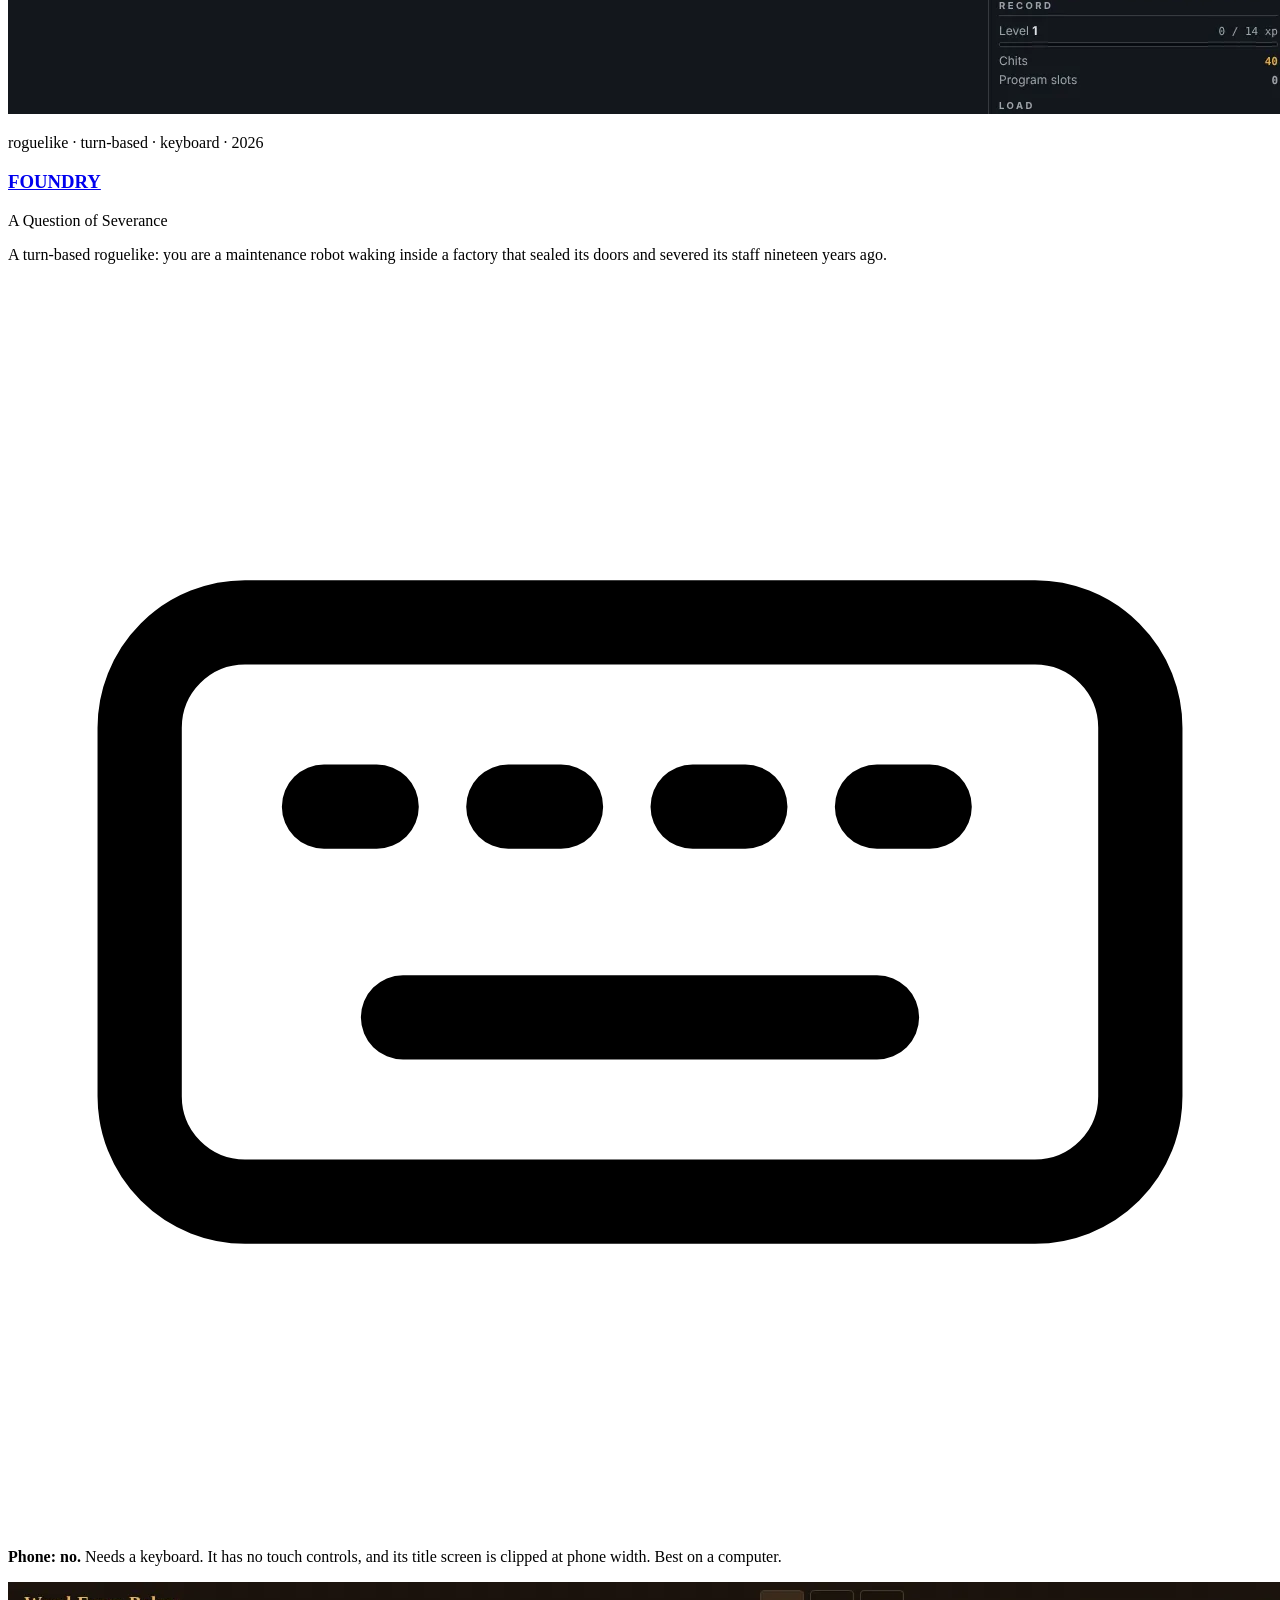
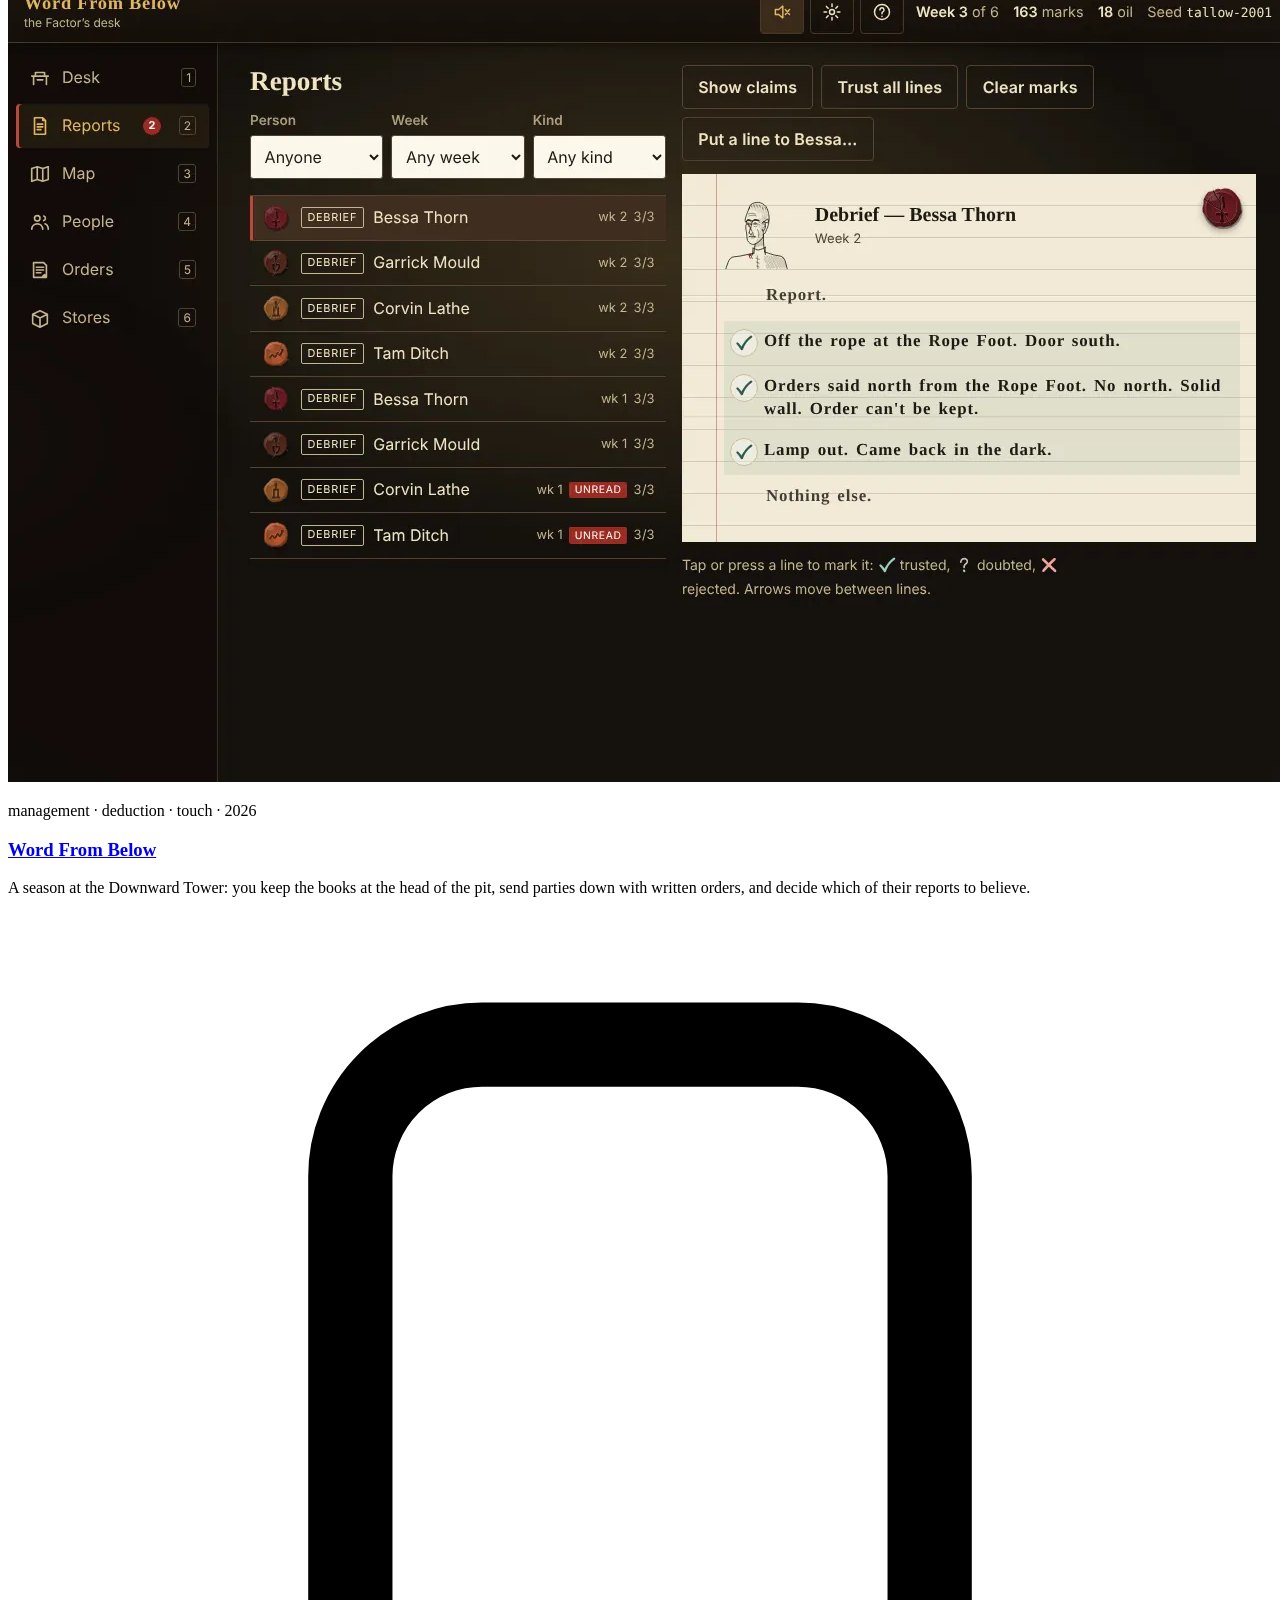
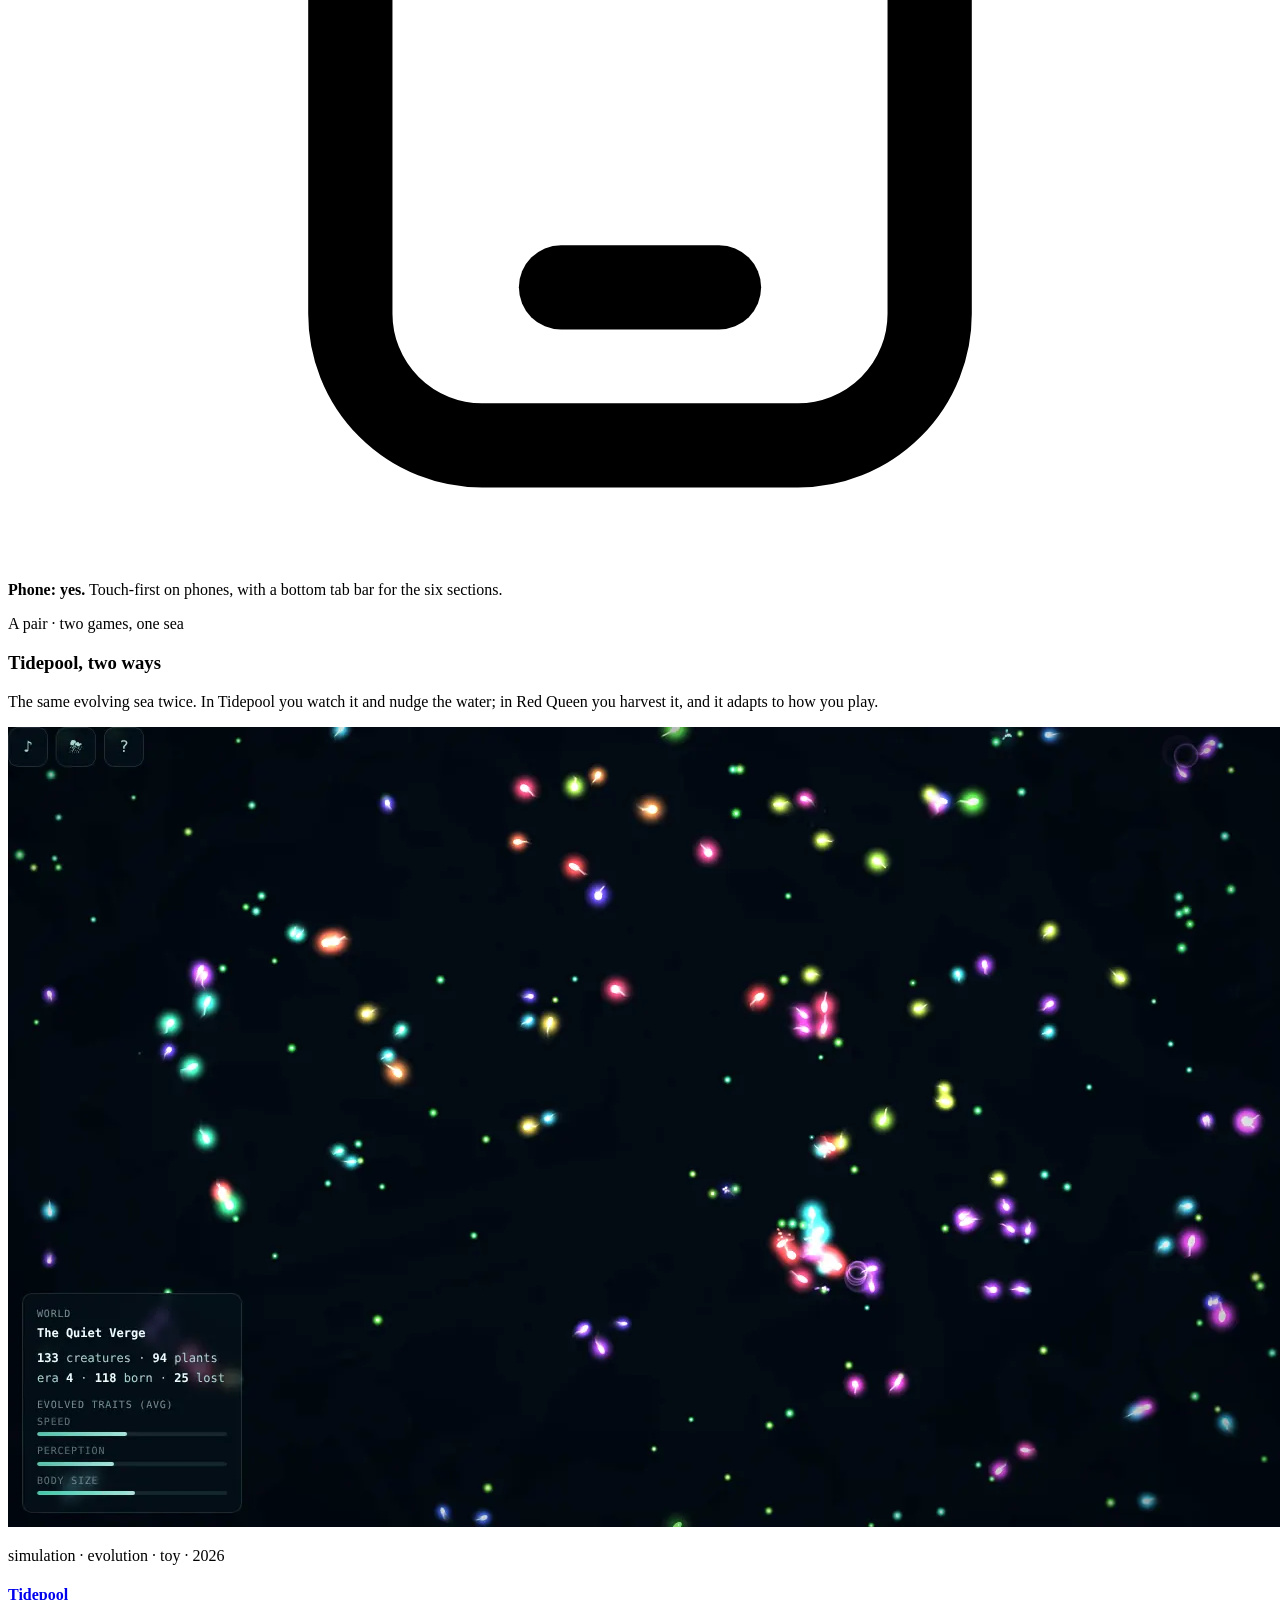
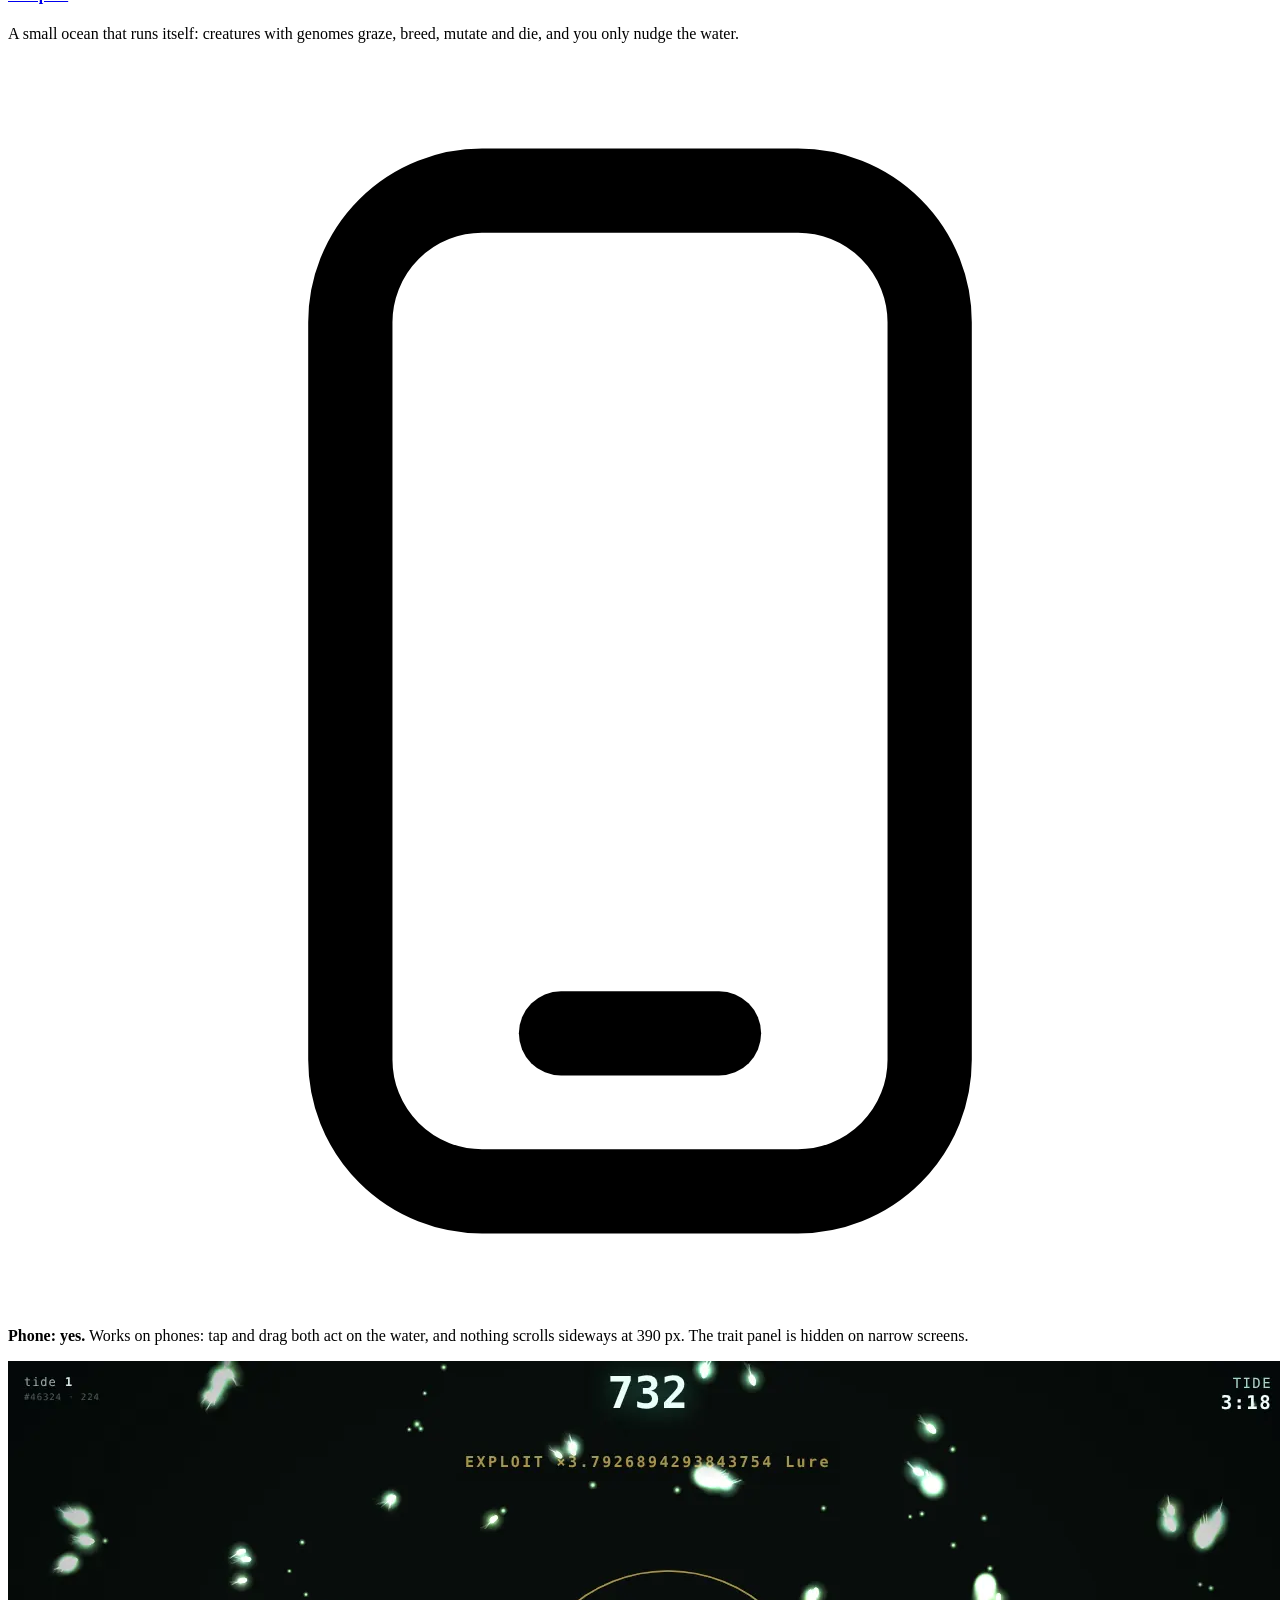
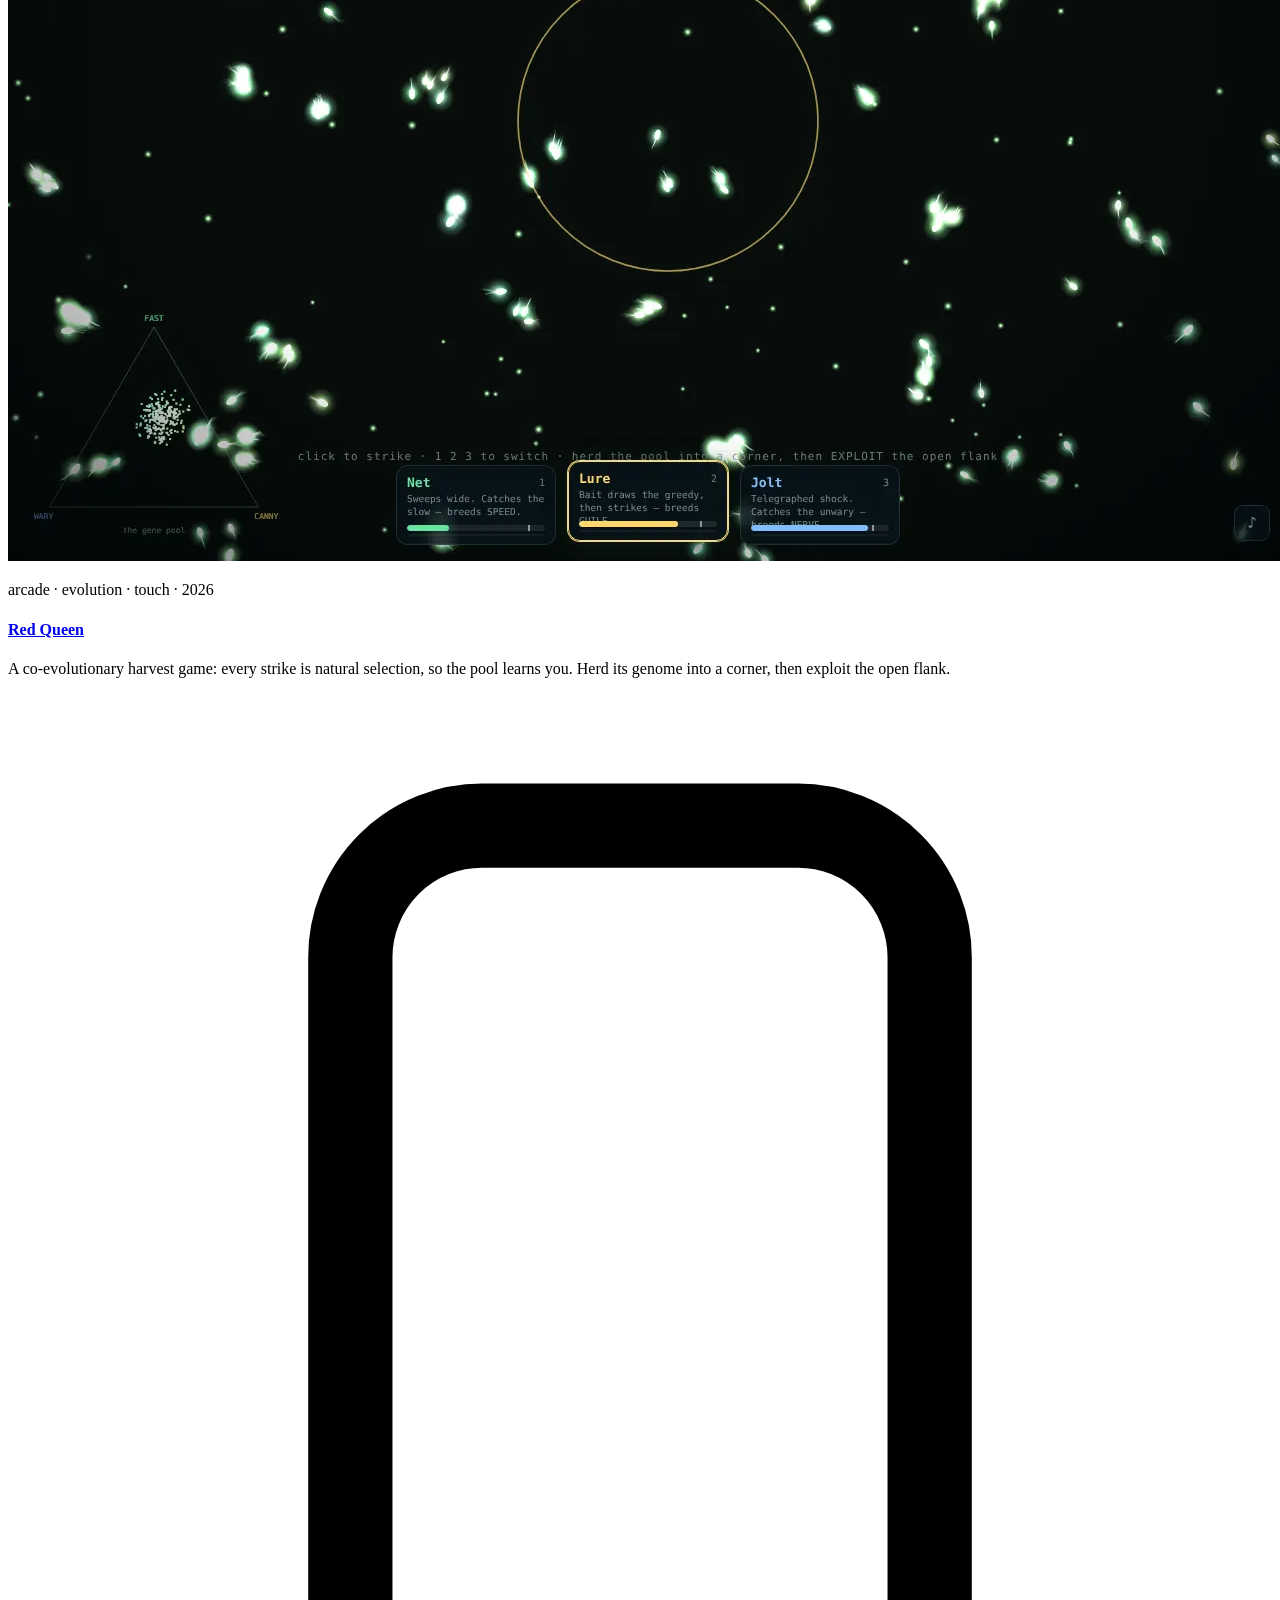
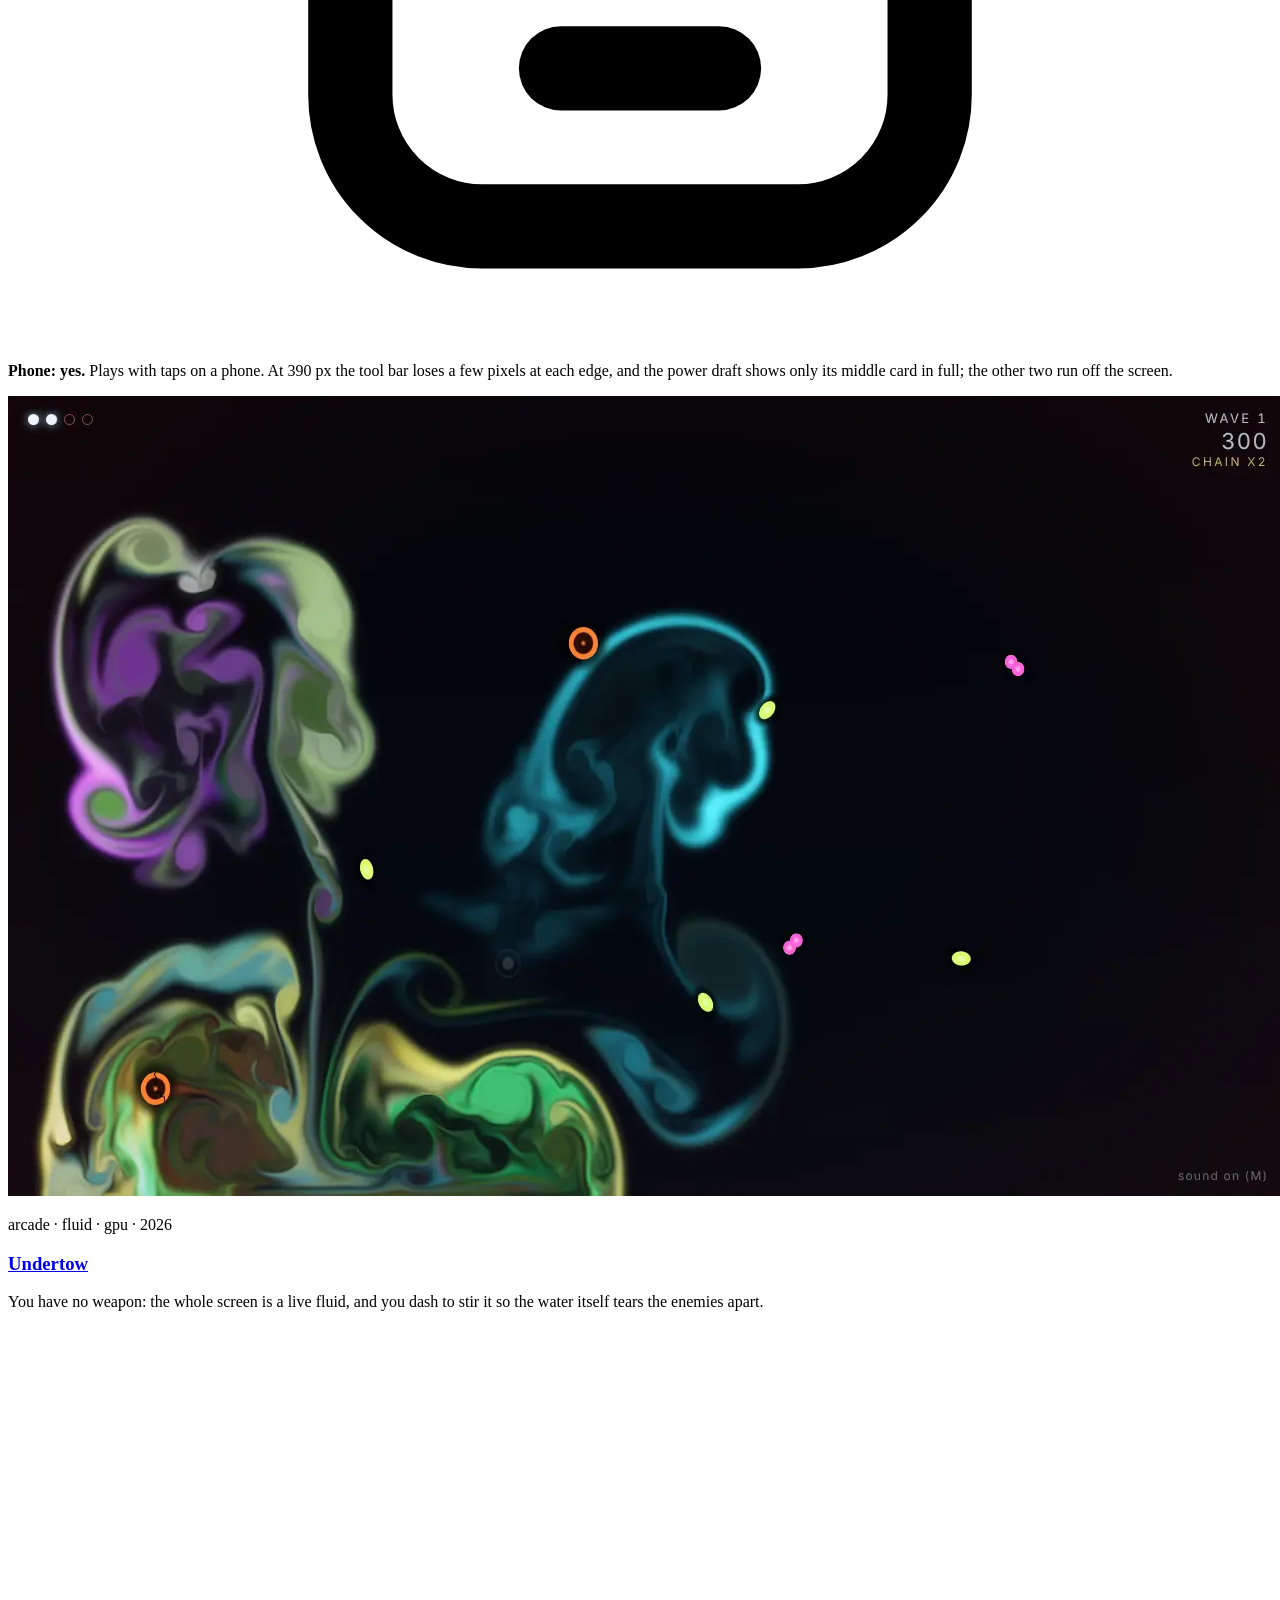
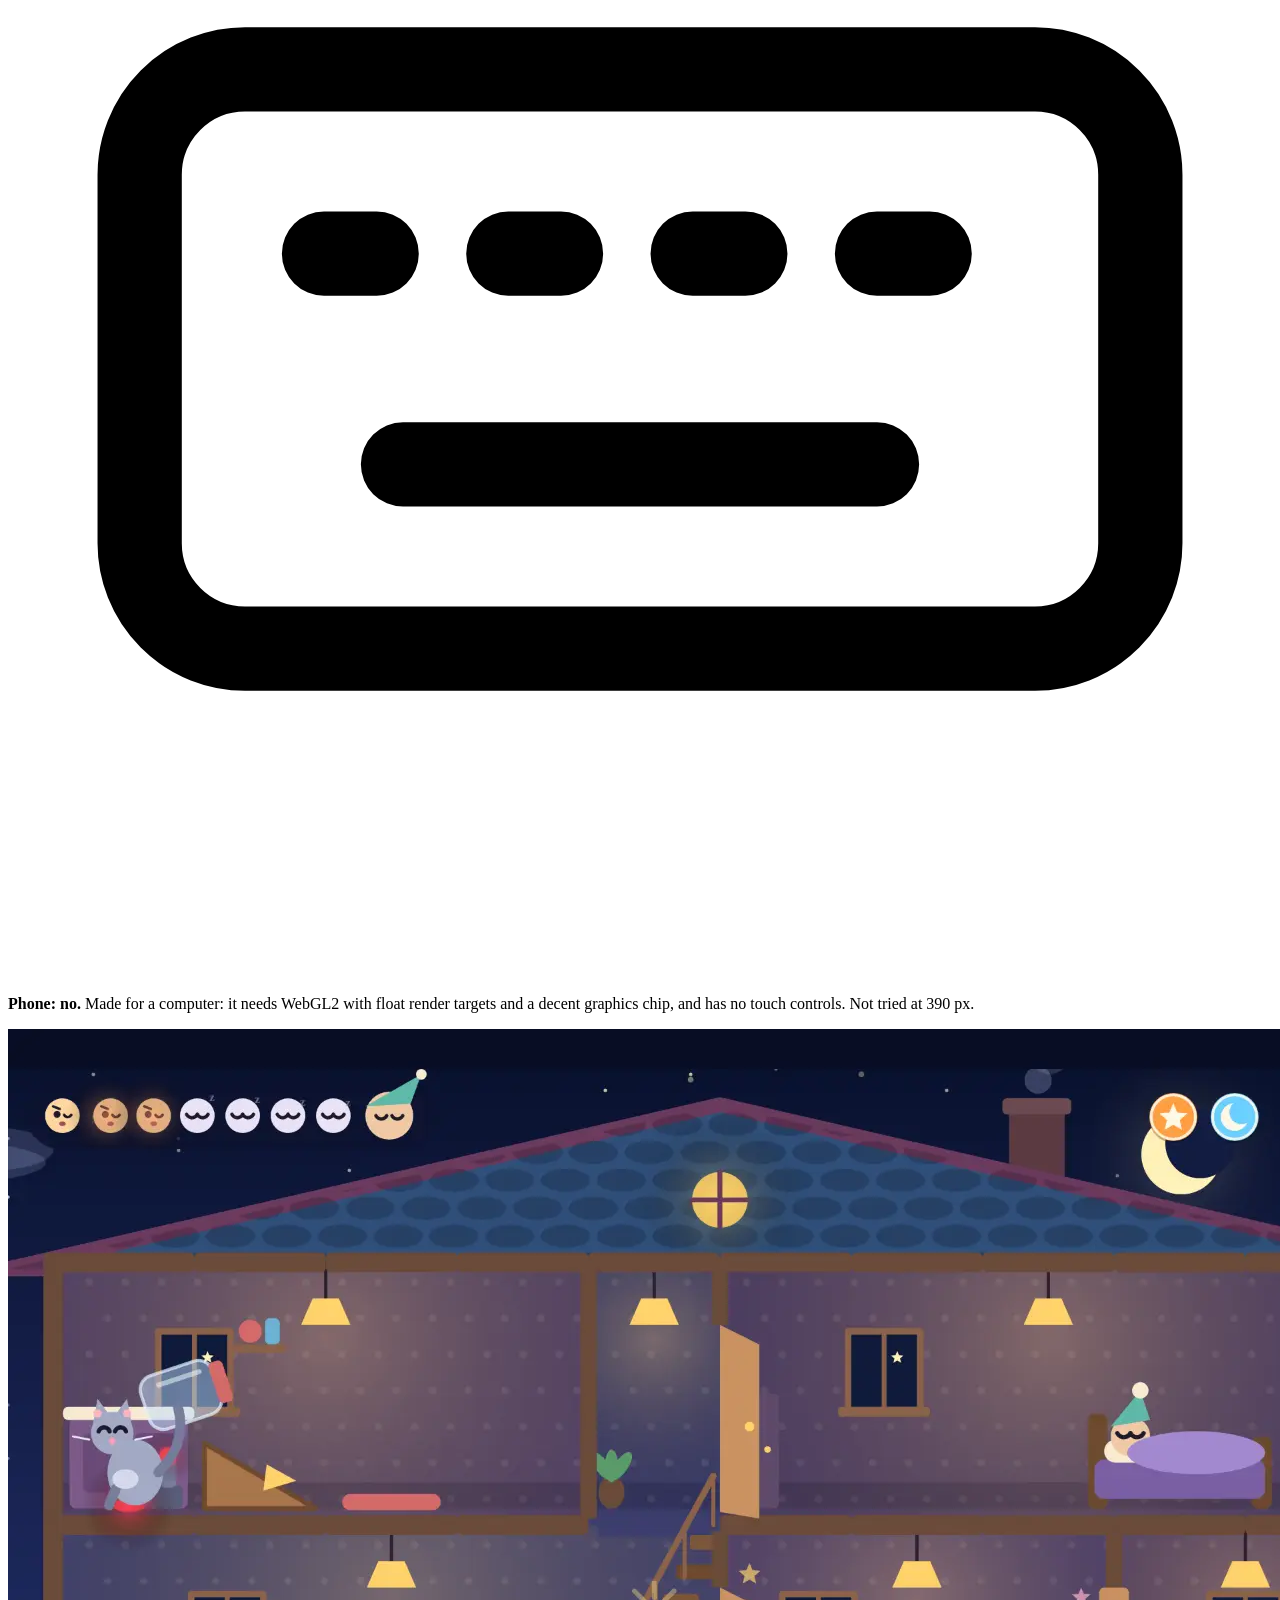
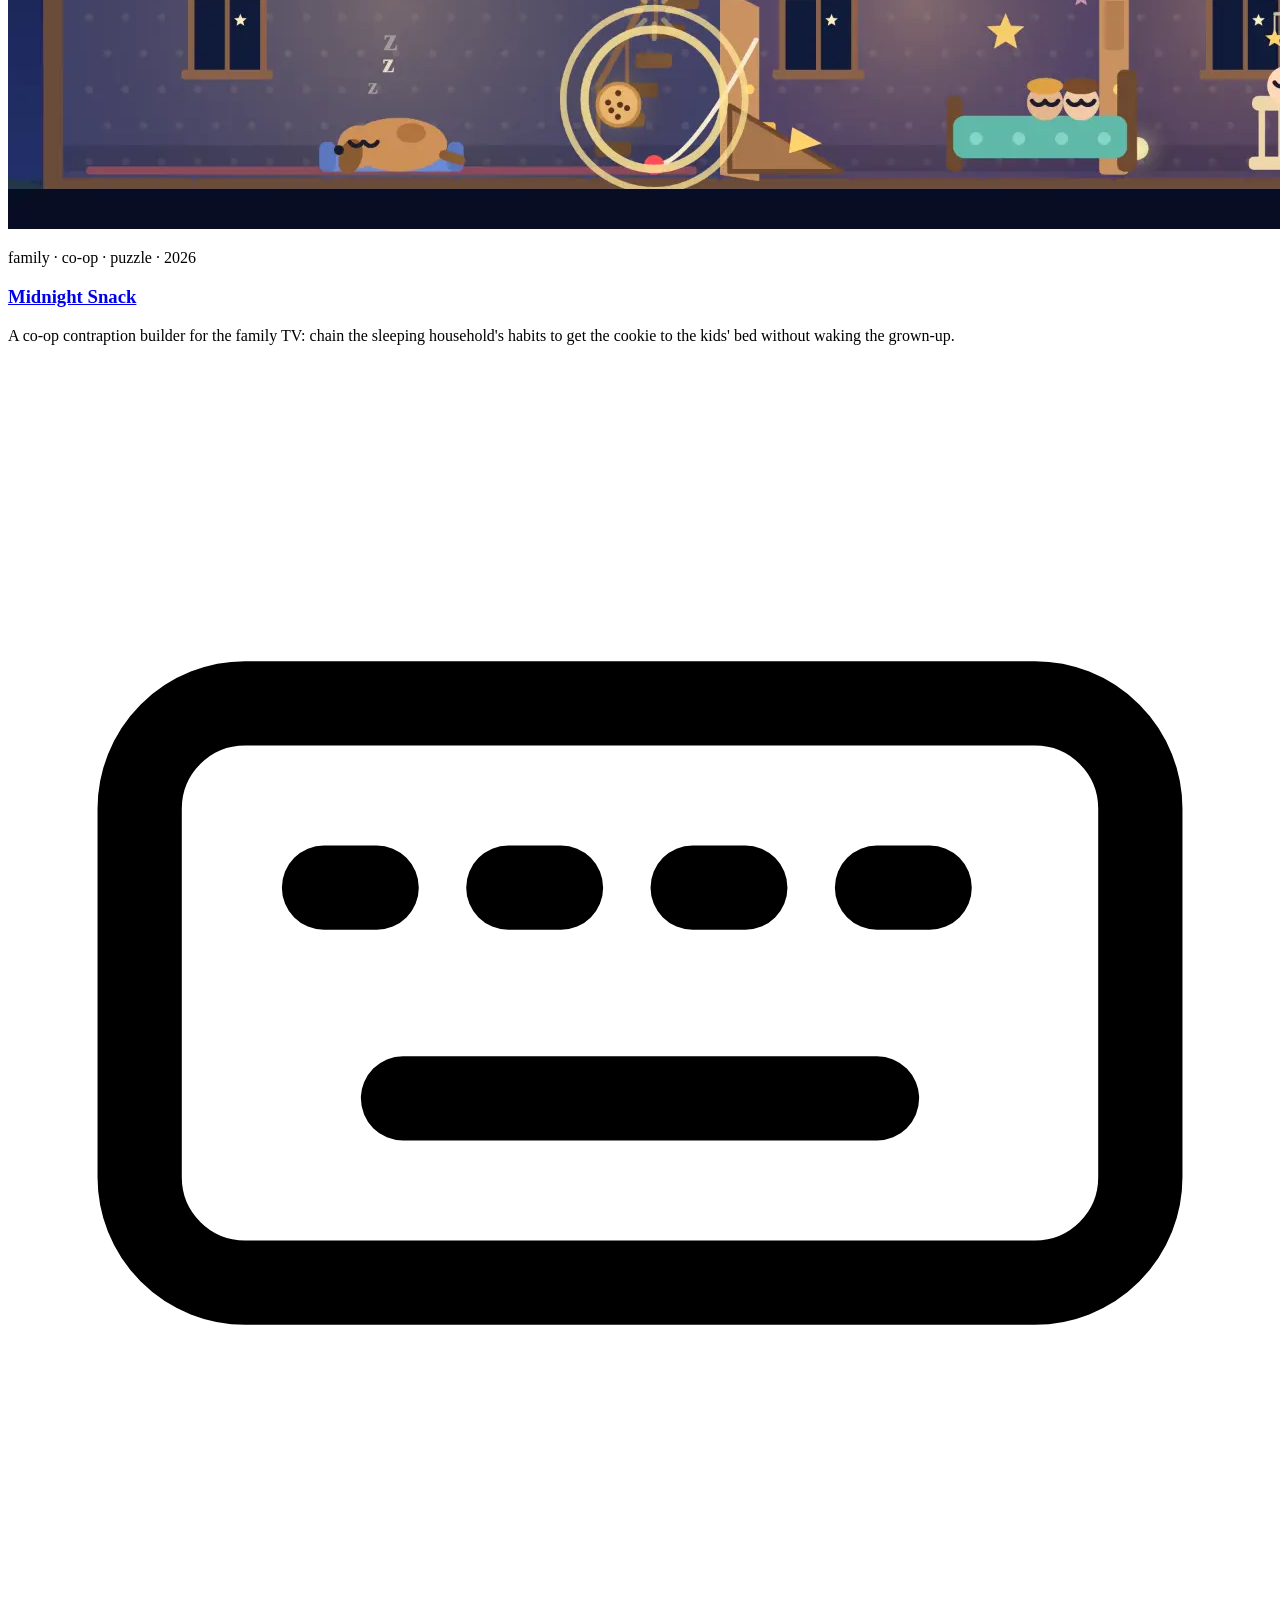
==== commit d2d6fe89: "Add Undertow and Midnight Snack Both are static sites on Vercel (undertow-wheat, midnight-snack-tan)" ====
--- a/public/index.html
+++ b/public/index.html
@@ -27,24 +27,24 @@
     <h1 class="hero-title" id="hero-h">Small games, played in place.</h1>
     <p class="hero-dek">Each game is its own site. This page loads nothing from any of them; a game starts only when you press Play on its page.</p>
     <dl class="tally">
-      <div><dt>Playable here</dt><dd>4</dd></div>
+      <div><dt>Playable here</dt><dd>6</dd></div>
       <div><dt>Work on a phone</dt><dd>3</dd></div>
-      <div><dt>Need a keyboard</dt><dd>1</dd></div>
+      <div><dt>Need a keyboard</dt><dd>3</dd></div>
     </dl>
   </div>
-  <figure class="feature g-red-queen">
-    <a class="feature-set" href="/red-queen/" aria-label="Red Queen"><div class="bezel"><div class="screen"><img class="" src="/shots/red-queen.webp" width="1280" height="800" alt="Red Queen in play: a pale sea of creatures around the Lure's gold strike ring, score 732 at the top, the gene-pool triangle at bottom left and the Net, Lure and Jolt cards along the bottom." fetchpriority="high" decoding="async"></div><span class="led" aria-hidden="true"></span></div></a>
+  <figure class="feature g-midnight-snack">
+    <a class="feature-set" href="/midnight-snack/" aria-label="Midnight Snack"><div class="bezel"><div class="screen"><img class="" src="/shots/midnight-snack.webp" width="1280" height="800" alt="Midnight Snack running in the tall house: the cat sits on the red dot by the tipped jar upstairs, the cookie tumbles down the stairs past a string-opened door toward the kids' bed, and the sleeping faces meter shows three stirring." fetchpriority="high" decoding="async"></div><span class="led" aria-hidden="true"></span></div></a>
     <figcaption class="feature-cap">
-      <p class="feature-kicker"><span class="tag-latest">Latest</span> Added 25 Nov 2026 · Tidepool pair</p>
-      <h2 class="feature-title"><a href="/red-queen/">Red Queen</a></h2>
-      <p class="feature-line">A co-evolutionary harvest game: every strike is natural selection, so the pool learns you. Herd its genome into a corner, then exploit the open flank.</p>
-      <p class="phone phone-yes"><svg class="ico" viewBox="0 0 24 24" aria-hidden="true" focusable="false"><rect x="6.5" y="2.5" width="11" height="19" rx="2.5" fill="none" stroke="currentColor" stroke-width="1.6"/><path d="M10.5 18.5h3" stroke="currentColor" stroke-width="1.6" stroke-linecap="round"/></svg><span><b>Phone: yes.</b> Plays with taps on a phone. At 390 px the tool bar loses a few pixels at each edge, and the power draft shows only its middle card in full; the other two run off the screen.</span></p>
-      <p class="feature-kin">Pairs with <a href="/tidepool/">Tidepool</a>.</p>
+      <p class="feature-kicker"><span class="tag-latest">Latest</span> Added 27 Nov 2026</p>
+      <h2 class="feature-title"><a href="/midnight-snack/">Midnight Snack</a></h2>
+      <p class="feature-line">A co-op contraption builder for the family TV: chain the sleeping household's habits to get the cookie to the kids' bed without waking the grown-up.</p>
+      <p class="phone phone-no"><svg class="ico" viewBox="0 0 24 24" aria-hidden="true" focusable="false"><rect x="2.5" y="6.5" width="19" height="11" rx="2" fill="none" stroke="currentColor" stroke-width="1.6"/><path d="M6 10h1M9.5 10h1M13 10h1M16.5 10h1M7.5 14h9" stroke="currentColor" stroke-width="1.6" stroke-linecap="round"/></svg><span><b>Phone: no.</b> Made for a TV or computer with a keyboard or gamepad; there are no touch controls. Not tried at 390 px.</span></p>
+      
     </figcaption>
   </figure>
 </section>
 <section class="shelf" aria-labelledby="shelf-h">
-  <h2 class="sec-h" id="shelf-h">The shelf <span class="sec-count">4 games</span></h2>
+  <h2 class="sec-h" id="shelf-h">The shelf <span class="sec-count">6 games</span></h2>
 <article class="cart g-foundry-severance cart-wide">
   <div class="bezel"><div class="screen"><img class="" src="/shots/foundry-severance.webp" width="1280" height="800" alt="FOUNDRY in play: a robot standing in a wooden workshop in Gatetown, with integrity, charge and systems panels on the right." loading="lazy" decoding="async"></div><span class="led" aria-hidden="true"></span></div>
   <div class="plate">
@@ -94,6 +94,26 @@
 </article>
   </div>
 </section>
+<article class="cart g-undertow cart-wide">
+  <div class="bezel"><div class="screen"><img class="" src="/shots/undertow.webp" width="1280" height="800" alt="Undertow in play: swirls of violet, green, gold and cyan dye on a dark field, lime, orange and magenta enemies scattered through it, wave 1, score 300, chain x2." loading="lazy" decoding="async"></div><span class="led" aria-hidden="true"></span></div>
+  <div class="plate">
+    <p class="cart-meta">arcade · fluid · gpu · 2026</p>
+    <h3 class="cart-title"><a href="/undertow/">Undertow</a></h3>
+    
+    <p class="cart-line">You have no weapon: the whole screen is a live fluid, and you dash to stir it so the water itself tears the enemies apart.</p>
+    <p class="phone phone-no"><svg class="ico" viewBox="0 0 24 24" aria-hidden="true" focusable="false"><rect x="2.5" y="6.5" width="19" height="11" rx="2" fill="none" stroke="currentColor" stroke-width="1.6"/><path d="M6 10h1M9.5 10h1M13 10h1M16.5 10h1M7.5 14h9" stroke="currentColor" stroke-width="1.6" stroke-linecap="round"/></svg><span><b>Phone: no.</b> Made for a computer: it needs WebGL2 with float render targets and a decent graphics chip, and has no touch controls. Not tried at 390 px.</span></p>
+  </div>
+</article>
+<article class="cart g-midnight-snack cart-wide">
+  <div class="bezel"><div class="screen"><img class="" src="/shots/midnight-snack.webp" width="1280" height="800" alt="Midnight Snack running in the tall house: the cat sits on the red dot by the tipped jar upstairs, the cookie tumbles down the stairs past a string-opened door toward the kids' bed, and the sleeping faces meter shows three stirring." loading="lazy" decoding="async"></div><span class="led" aria-hidden="true"></span></div>
+  <div class="plate">
+    <p class="cart-meta">family · co-op · puzzle · 2026</p>
+    <h3 class="cart-title"><a href="/midnight-snack/">Midnight Snack</a></h3>
+    
+    <p class="cart-line">A co-op contraption builder for the family TV: chain the sleeping household's habits to get the cookie to the kids' bed without waking the grown-up.</p>
+    <p class="phone phone-no"><svg class="ico" viewBox="0 0 24 24" aria-hidden="true" focusable="false"><rect x="2.5" y="6.5" width="19" height="11" rx="2" fill="none" stroke="currentColor" stroke-width="1.6"/><path d="M6 10h1M9.5 10h1M13 10h1M16.5 10h1M7.5 14h9" stroke="currentColor" stroke-width="1.6" stroke-linecap="round"/></svg><span><b>Phone: no.</b> Made for a TV or computer with a keyboard or gamepad; there are no touch controls. Not tried at 390 px.</span></p>
+  </div>
+</article>
 </section>
 </main>
 <footer class="foot">
